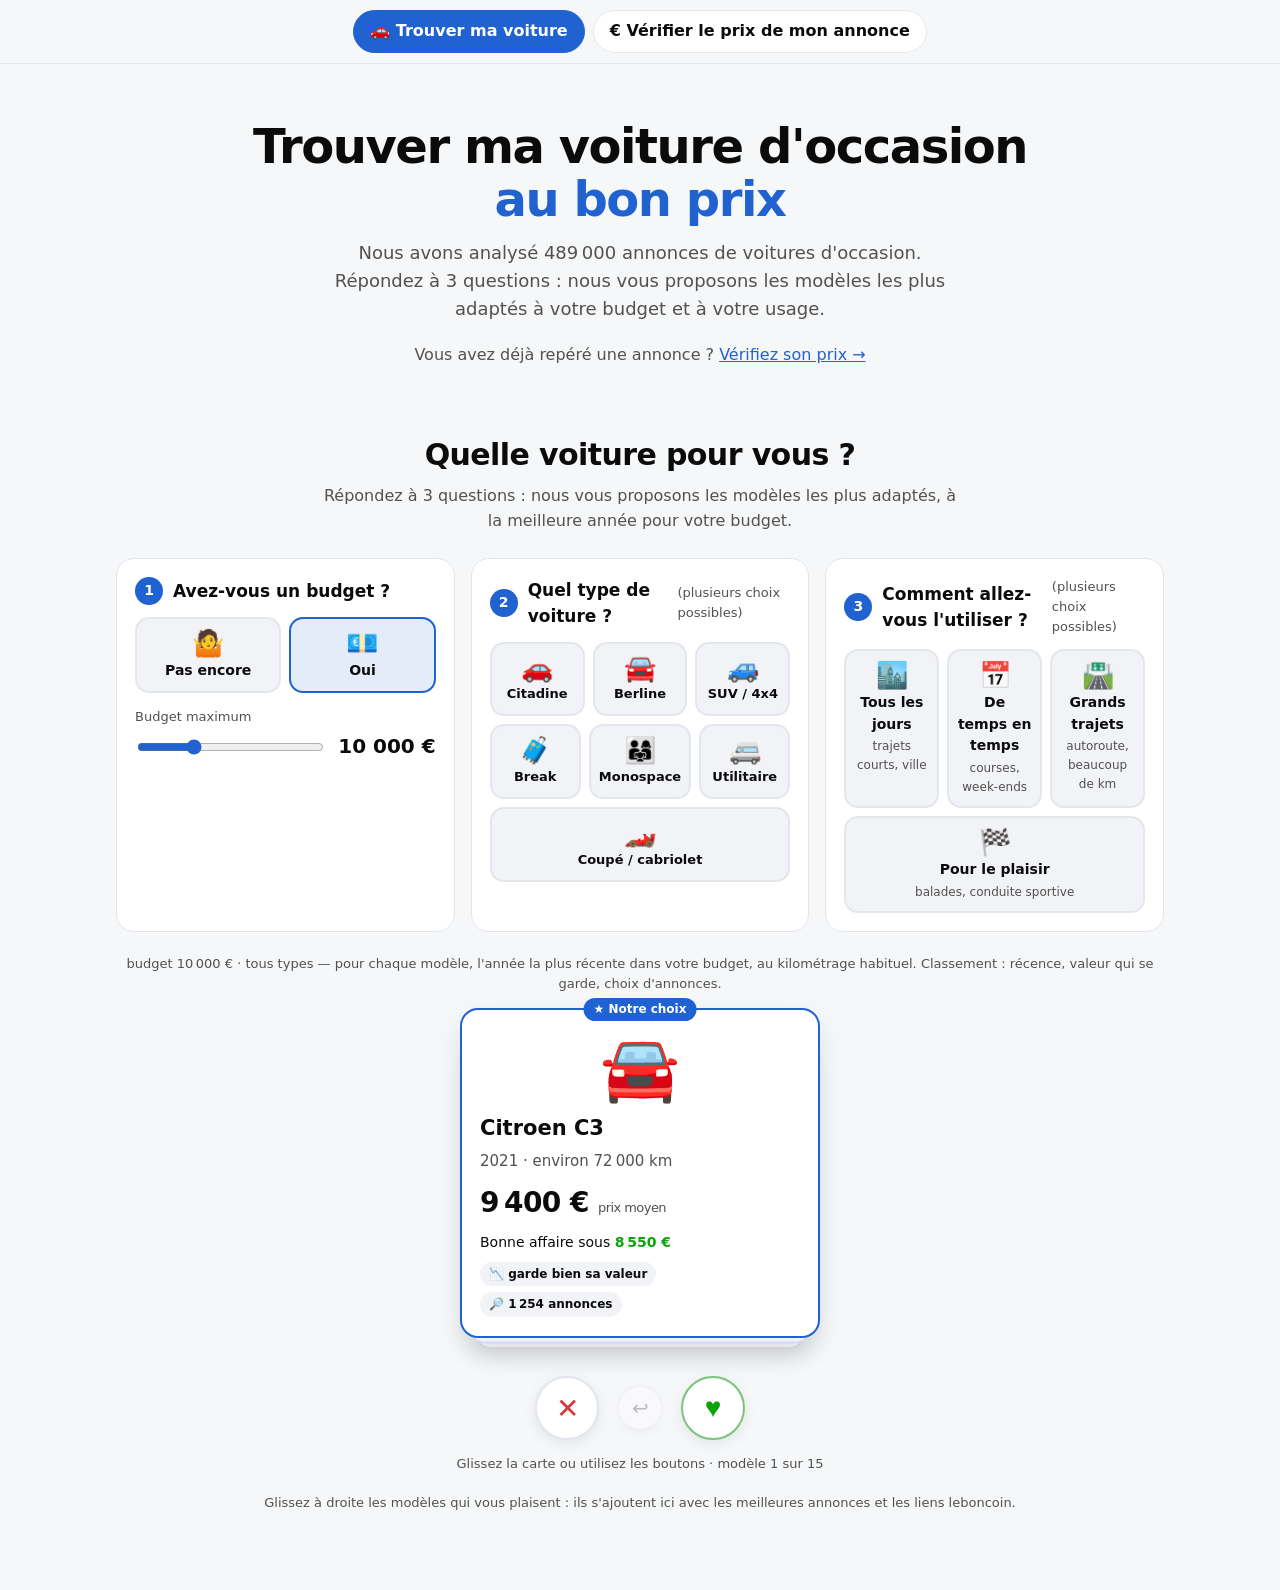
==== docs/index.html @ 128522bc "Questionnaire : plusieurs usages possibles, combinés pour les propositions Co-Authored-By: Claude Op" ====
<!doctype html>
<html lang="fr">
<head>
<meta charset="utf-8">
<meta name="viewport" content="width=device-width, initial-scale=1">
<title>Trouver ma voiture d'occasion</title>
<meta name="description" content="Trouver sa voiture d'occasion au bon prix : 3 questions pour connaître les modèles adaptés à votre budget et à votre usage, d'après des centaines de milliers d'annonces leboncoin.">
<link rel="stylesheet" href="style.css">
</head>
<body>
<nav class="onglets" aria-label="Pages du site"><div>
  <a href="index.html" aria-current="page">🚗 Trouver ma voiture</a>
  <a href="verifier.html">€ Vérifier le prix<span class="long"> de mon annonce</span></a>
</div></nav>
<div class="wrap">

  <header class="hero">
    <h1>Trouver ma voiture d'occasion<br><span>au bon prix</span></h1>
    <p id="chapo"></p>
    <p class="renvoi">Vous avez déjà repéré une annonce ? <a href="verifier.html">Vérifiez son prix →</a></p>
  </header>

  <h2 id="besoins">Quelle voiture pour vous ?</h2>
  <p class="sous-h2">Répondez à 3 questions : nous vous proposons les modèles les plus adaptés, à la meilleure année pour votre budget.</p>
  <section class="questions" aria-label="Vos besoins">
    <div class="question">
      <div class="q-titre"><span class="q-n">1</span>Avez-vous un budget ?</div>
      <div class="choix" id="q-budget">
        <button type="button" data-v="non"><span class="em">🤷</span>Pas encore</button>
        <button type="button" data-v="oui" class="on"><span class="em">💶</span>Oui</button>
      </div>
      <label class="budget-champ" id="budget-champ">Budget maximum
        <span class="budget-ligne"><input id="budget" type="range" min="2000" max="30000" step="500" value="10000"><output id="budget-val">10 000 €</output></span>
      </label>
    </div>
    <div class="question">
      <div class="q-titre"><span class="q-n">2</span>Quel type de voiture ? <small>(plusieurs choix possibles)</small></div>
      <div class="choix choix-types" id="q-type"></div>
    </div>
    <div class="question">
      <div class="q-titre"><span class="q-n">3</span>Comment allez-vous l'utiliser ? <small>(plusieurs choix possibles)</small></div>
      <div class="choix" id="q-usage">
        <button type="button" data-v="quotidien"><span class="em">🏙️</span>Tous les jours<small>trajets courts, ville</small></button>
        <button type="button" data-v="occasionnel"><span class="em">📅</span>De temps en temps<small>courses, week-ends</small></button>
        <button type="button" data-v="route"><span class="em">🛣️</span>Grands trajets<small>autoroute, beaucoup de km</small></button>
        <button type="button" data-v="plaisir"><span class="em">🏁</span>Pour le plaisir<small>balades, conduite sportive</small></button>
      </div>
    </div>
  </section>
  <div id="propositions"></div>

</div>

<script src="modele-prix.js"></script>
<script src="lbc-modeles.js"></script>
<script src="affaires.js"></script>
<script src="commun.js"></script>
<script>
$('#chapo').textContent = `Nous avons analysé ${NF.format(arrondi(M.n, 1000))} annonces de voitures d'occasion. Répondez à 3 questions : nous vous proposons les modèles les plus adaptés à votre budget et à votre usage.`;

// ============ Questionnaire : proposer les voitures idéales ============
const TYPES = [['Citadine', '🚗'], ['Berline', '🚘'], ['SUV / 4x4', '🚙'], ['Break', '🧳'], ['Monospace', '👨‍👩‍👧'], ['Utilitaire', '🚐'], ['Coupé / cabriolet', '🏎️']];
// Conseils généraux par usage (règles d'usage courantes, pas tirées des annonces) : carburants à privilégier, types et puissance favorisés
const USAGES = {
  quotidien: {carbs: ['Hybride', 'Essence', 'Électrique'], types: {'Citadine': 1}, conseil: `Pour des trajets courts et la ville, privilégiez une <b>essence</b> ou une <b>hybride</b> : un diesel supporte mal les petits trajets répétés (encrassement du filtre à particules). Une voiture compacte se gare plus facilement.`},
  occasionnel: {carbs: ['Essence', 'Hybride'], prix: true, conseil: `Pour un usage occasionnel, inutile de payer cher : une <b>essence</b> un peu plus ancienne mais peu kilométrée suffit, et son entretien reste simple.`},
  route: {carbs: ['Diesel', 'Hybride', 'Essence'], types: {'Berline': 1, 'Break': 1, 'SUV / 4x4': 1}, puissance: 100, conseil: `Pour beaucoup de kilomètres et l'autoroute, un <b>diesel</b> ou une <b>hybride</b> consomme moins ; préférez une voiture assez puissante et confortable, avec un entretien bien suivi.`},
  plaisir: {carbs: ['Essence', 'Hybride'], types: {'Coupé / cabriolet': 1}, puissance: 150, filtre: g => estDuType(g, 'Coupé / cabriolet') || (g.pMed >= 150 && (Q.types.size || partType(g, 'SUV / 4x4') + partType(g, 'Monospace') < 0.5)), conseil: `Pour le plaisir de conduire, privilégiez une <b>essence</b> assez puissante, coupé ou cabriolet. Ces voitures roulent peu : une plus ancienne mais <b>peu kilométrée et bien entretenue</b> est souvent un bon choix ; méfiez-vous des modèles modifiés ou conduits sur circuit.`},
};
const Q = {budget: +$("#budget").value, types: new Set(), usages: new Set()};
// Plusieurs usages possibles : on les combine (carburants classés selon leur rang dans chaque usage, types réunis,
// puissance la plus exigeante, filtre « plaisir » s'il est choisi), et on affiche le conseil de chacun
const LIB_USAGE = {quotidien: 'usage quotidien', occasionnel: 'usage occasionnel', route: 'grands trajets', plaisir: 'pour le plaisir'};
function usageCombine() {
  const us = [...Q.usages].map(u => USAGES[u]); if (!us.length) return null;
  const pts = {}; for (const u of us) u.carbs.forEach((c, i) => pts[c] = (pts[c] || 0) + u.carbs.length - i);
  const filtres = us.map(u => u.filtre).filter(Boolean);
  return {
    carbs: Object.keys(pts).sort((a, b) => pts[b] - pts[a]),
    types: Object.assign({}, ...us.map(u => u.types || {})),
    puissance: Math.max(0, ...us.map(u => u.puissance || 0)) || null,
    prix: us.some(u => u.prix),
    filtre: filtres.length ? g => filtres.every(f => f(g)) : null,
    conseils: us.map(u => u.conseil),
  };
}

// Part des annonces d'un modèle déclarées dans un type ; seuil bas pour « Citadine », souvent déclarée « Berline » par les vendeurs
function partType(g, t) { const tot = Object.values(g.types || {}).reduce((a, b) => a + b, 0); return tot ? (g.types[t] || 0) / tot : 0; }
function estDuType(g, t) {
  if (t === 'Citadine') return partType(g, 'Citadine') >= 0.10;
  if (t === 'Berline') return partType(g, 'Berline') >= 0.5 && partType(g, 'Citadine') < 0.10;
  return partType(g, t) >= 0.2;
}
function proposer() {
  const usage = usageCombine(), cands = [];
  for (const [cle, g] of modeles) {
    if (g.n < 300 || !g.types) continue;
    if (Q.types.size && ![...Q.types].some(t => estDuType(g, t))) continue;
    if (usage?.filtre && !usage.filtre(g)) continue;
    // Carburant conseillé pour l'usage, s'il est courant pour ce modèle
    const carb = usage ? usage.carbs.find(c => (g.carbus[c] || 0) >= Math.max(30, 0.05 * g.n)) || null : null;
    // Années possibles (au moins 30 annonces, et au moins 10 dans ce carburant)
    const ans = Object.keys(g.annees).map(Number).filter(y => g.annees[y][0] >= 40 && g.annees[y].length >= 21 && (!carb || (g.carbuAnnee?.[y]?.[carb]?.[0] || 0) >= 40)).sort((a, b) => b - a);
    let choix = null;
    for (const y of ans) {
      const km = Math.round(g.annees[y][20] / 1000) * 1000, p = prixModele(g, y, km, carb); if (!p) continue;
      const n = carb ? g.carbuAnnee[y][carb][0] : g.annees[y][0];
      if (Q.budget) { if (p.moyen <= Q.budget) { choix = {y, km, p, n}; break; } }
      else if (AREF - y >= 4 && AREF - y <= 10 && (!choix || n > choix.n)) choix = {y, km, p, n};   // sans budget : l'année la plus proposée entre 4 et 10 ans
    }
    if (!choix) continue;
    const [marque, modele] = cle.split('|'), d = deprAn(g);
    cands.push({marque, modele, g, carb, d, ...choix});
  }
  if (!cands.length) return [];
  const {med: medD, q1} = repereDepr();
  for (const c of cands) {
    let s = -(AREF - c.y) * 0.25;                                   // plus récente = mieux
    if (c.d != null) s += Math.max(-3, Math.min(3, (medD - c.d) * 100)) * 0.2;   // garde mieux sa valeur = mieux (effet plafonné)
    s += Math.log10(c.n) * 0.9;                                     // beaucoup d'annonces = plus de choix
    if (usage?.types) s += Math.max(0, ...Object.keys(usage.types).map(t => estDuType(c.g, t) ? 0.5 : 0));
    if (usage?.puissance && c.g.pMed >= usage.puissance) s += 0.4;
    if (usage?.prix) s -= c.p.moyen / (Q.budget || 10000) * 0.6;    // usage occasionnel : moins cher = mieux
    c.score = s; c.garde = c.d != null && c.d <= q1;
  }
  return cands.sort((a, b) => b.score - a.score).slice(0, 15);
}

// ============ Choisir parmi les modèles proposés : glisser à droite (j'aime) ou à gauche (passer) ============
const cleC = c => [c.marque, c.modele, c.y, c.carb || ''].join('|');
// Coups de cœur gardés dans ce navigateur (sans les données du modèle, retrouvées au chargement)
const COEURS = (() => { try { return JSON.parse(localStorage.getItem('coups-de-coeur')) || []; } catch { return []; } })()
  .map(c => ({...c, g: G[c.marque + '|' + c.modele]})).filter(c => c.g);
const sauverCoeurs = () => { try { localStorage.setItem('coups-de-coeur', JSON.stringify(COEURS.map(({g, ...c}) => c))); } catch {} };
const D = {liste: [], pos: 0, hist: []};
const emojiType = g => { const t = Object.entries(g.types || {}).sort((a, b) => b[1] - a[1])[0]?.[0]; return (TYPES.find(x => x[0] === t) || [, '🚗'])[1]; };
const tags = c => `<div class="tags">${c.garde ? '<span>📉 garde bien sa valeur</span>' : ''}<span>🔎 ${NF.format(c.n)} annonces</span>${Q.usages.has('route') && c.g.pMed >= 100 ? '<span>🛣️ assez puissante</span>' : ''}${Q.usages.has('plaisir') && c.g.pMed >= 150 ? '<span>🏁 puissante</span>' : ''}</div>`;
const entete = c => `<h3>${esc(c.marque)} ${esc(c.modele)}</h3>
    <div class="an">${c.y}${c.carb ? ' · ' + esc(c.carb.toLowerCase()) : ''} · environ ${NF.format(c.km)} km</div>
    <div class="px">${eur(c.p.moyen)} <small>prix moyen</small></div>
    <div class="bon">Bonne affaire sous <b>${eur(c.p.bon)}</b></div>`;

function afficherPropositions() {
  const liste = proposer(), usage = usageCombine();
  const contexte = [Q.budget ? `budget ${eur(Q.budget)}` : 'budget non fixé', Q.types.size ? [...Q.types].join(', ').toLowerCase() : 'tous types', Q.usages.size ? [...Q.usages].map(u => LIB_USAGE[u]).join(' + ') : null].filter(Boolean).join(' · ');
  liste.forEach((c, i) => c.rang = i + 1);
  D.liste = liste.filter(c => !COEURS.some(k => cleC(k) === cleC(c))); D.pos = 0; D.hist = [];
  $('#propositions').innerHTML = (liste.length ? `<p class="note" style="text-align:center;margin:0 0 14px">${esc(contexte)} — ${Q.budget ? 'pour chaque modèle, l\'année la plus récente dans votre budget' : 'pour chaque modèle, l\'année la plus proposée entre 4 et 10 ans'}, au kilométrage habituel. Classement : récence, valeur qui se garde, choix d'annonces.</p>
    <div class="swipe">
      <div class="pile" id="pile"></div>
      <div class="swipe-btns"><button type="button" id="passer" title="Passer (flèche gauche)" aria-label="Passer">✕</button><button type="button" id="retour" title="Revenir à la carte précédente" aria-label="Revenir">↩</button><button type="button" id="aimer" title="J'aime (flèche droite)" aria-label="J'aime">♥</button></div>
      <div class="note">Glissez la carte ou utilisez les boutons · <span id="compteur"></span></div>
    </div>
    ${usage ? usage.conseils.map(t => `<div class="conseil-usage">💡 <b>Conseil :</b> ${t}</div>`).join('') : ''}
    ${Q.budget && M.plafondCollecte && Q.budget > 0.85 * M.plafondCollecte ? `<p class="avert" style="text-align:center">ℹ Au-delà de ${NF.format(M.plafondCollecte)} €, nos données sont encore incomplètes : les propositions sont moins sûres.</p>` : ''}`
    : `<div class="vide-props">Aucun modèle courant ne correspond (${esc(contexte)}).${Q.budget ? ' Essayez un budget un peu plus élevé ou un autre type.' : ''}</div>`) + '<div id="coeurs"></div>';
  if (liste.length) {
    $('#passer').onclick = () => decider(false);
    $('#aimer').onclick = () => decider(true);
    $('#retour').onclick = revenir;
    afficherPile();
  }
  afficherCoeurs();
}

function afficherPile() {
  const reste = D.liste.slice(D.pos, D.pos + 3), fini = !reste.length;
  $('#compteur').textContent = fini ? 'tous les modèles vus' : `modèle ${D.pos + 1} sur ${D.liste.length}`;
  $('#retour').disabled = !D.hist.length; $('#passer').disabled = $('#aimer').disabled = fini;
  $('#pile').innerHTML = fini
    ? `<div class="pile-fin"><div><div class="em-type">🏁</div><p>Vous avez vu les ${D.liste.length} modèles proposés.</p>${D.hist.some(h => !h.aime) ? '<button type="button" id="revoir">Revoir les modèles passés</button>' : ''}</div></div>`
    : reste.map((c, i) => `<article class="prop swipe-carte" style="--i:${i}"${i ? ' aria-hidden="true"' : ' data-top'}>
    <span class="rang">${c.rang === 1 ? '★ Notre choix' : 'N° ' + c.rang}</span>
    <span class="tampon oui">J'AIME</span><span class="tampon non">NON</span>
    <div class="em-type" aria-hidden="true">${emojiType(c.g)}</div>
    ${entete(c)}${tags(c)}</article>`).reverse().join('');
  if (fini) { const r = $('#revoir'); if (r) r.onclick = () => { D.liste = D.hist.filter(h => !h.aime).map(h => h.c); D.pos = 0; D.hist = []; afficherPile(); }; return; }
  glisser($('#pile [data-top]'));
}

// Glisser la carte du dessus à la souris ou au doigt
function glisser(el) {
  let x0 = null, dx = 0;
  const oui = el.querySelector('.tampon.oui'), non = el.querySelector('.tampon.non');
  el.onpointerdown = e => { x0 = e.clientX; dx = 0; el.setPointerCapture(e.pointerId); el.classList.add('drag'); };
  el.onpointermove = e => {
    if (x0 == null) return;
    dx = e.clientX - x0;
    el.style.transform = `translateX(${dx}px) rotate(${dx / 18}deg)`;
    oui.style.opacity = Math.max(0, Math.min(1, dx / 100)); non.style.opacity = Math.max(0, Math.min(1, -dx / 100));
  };
  el.onpointerup = el.onpointercancel = () => {
    if (x0 == null) return; x0 = null; el.classList.remove('drag');
    if (Math.abs(dx) > 100) return decider(dx > 0);
    el.style.transform = ''; oui.style.opacity = non.style.opacity = 0;
  };
}

function decider(aime) {
  const el = $('#pile [data-top]'), c = D.liste[D.pos]; if (!el || !c || el.dataset.parti) return;
  el.dataset.parti = 1; el.classList.remove('drag');
  el.querySelector(aime ? '.tampon.oui' : '.tampon.non').style.opacity = 1;
  el.style.transform = `translateX(${aime ? 140 : -140}%) rotate(${aime ? 24 : -24}deg)`; el.style.opacity = 0;
  if (aime && !COEURS.some(k => cleC(k) === cleC(c))) { COEURS.unshift(c); sauverCoeurs(); afficherCoeurs(); }
  D.hist.push({c, aime}); D.pos++;
  setTimeout(afficherPile, 230);
}
function revenir() {
  const h = D.hist.pop(); if (!h) return;
  if (h.aime) { const i = COEURS.findIndex(k => cleC(k) === cleC(h.c)); if (i >= 0) COEURS.splice(i, 1); sauverCoeurs(); afficherCoeurs(); }
  D.pos--; afficherPile();
}
document.addEventListener('keydown', e => {
  if (e.target.closest?.('input, select, textarea') || !$('#pile [data-top]')) return;
  if (e.key === 'ArrowRight') { e.preventDefault(); decider(true); }
  else if (e.key === 'ArrowLeft') { e.preventDefault(); decider(false); }
});

// Coups de cœur : la fiche complète, avec les meilleures annonces et les liens leboncoin
function afficherCoeurs() {
  $('#coeurs').innerHTML = COEURS.length ? `<h3 class="coeurs-titre">♥ Mes coups de cœur (${COEURS.length})</h3><div class="props">${COEURS.map((c, i) => `<article class="prop coeur"><span class="rang">♥ Coup de cœur</span>
    <button type="button" class="retirer" data-i="${i}" title="Retirer des coups de cœur">✕ Retirer</button>
    ${entete(c)}${tags(c)}
    ${meilleuresAnnonces(c)}
    <div class="liens-lbc">
      <a class="lbc" target="_blank" rel="noopener" href="${esc(lienLeboncoin({marque: c.marque, modele: c.modele, annee: c.y, carb: c.carb, prixMax: c.p.bon}))}">🔍 Rechercher les bonnes affaires du moment <small>${esc(c.modele)} ${c.y}${c.carb ? ' ' + esc(c.carb.toLowerCase()) : ''}, moins de ${eur(c.p.bon)}</small></a>
      <a class="lbc secondaire" target="_blank" rel="noopener" href="${esc(lienLeboncoin({marque: c.marque, modele: c.modele, annee: c.y, carb: c.carb, prixMax: Q.budget || null}))}">Toutes les annonces${Q.budget ? ' dans mon budget' : ''}</a>
    </div>
    <button type="button" class="verifier" data-i="${i}">Vérifier un prix et tout savoir sur ce modèle →</button></article>`).join('')}</div>`
    : `<p class="note coeurs-vide">Glissez à droite les modèles qui vous plaisent : ils s'ajoutent ici avec les meilleures annonces et les liens leboncoin.</p>`;
  $('#coeurs').querySelectorAll('.verifier').forEach(b => b.onclick = () => verifierModele(COEURS[+b.dataset.i]));
  $('#coeurs').querySelectorAll('.retirer').forEach(b => b.onclick = () => { COEURS.splice(+b.dataset.i, 1); sauverCoeurs(); afficherCoeurs(); });
}

// Meilleures annonces relevées pour ce modèle, cette année (et ce carburant) : les 3 plus sous la cote, dans le budget
function meilleuresAnnonces(c) {
  const A = window.AFFAIRES?.modeles?.[c.marque + '|' + c.modele]?.[c.y]; if (!A) return '';
  let l = c.carb ? (A[c.carb] || []).map(x => [...x, c.carb]) : Object.entries(A).flatMap(([cb, xs]) => xs.map(x => [...x, cb]));
  if (Q.budget) l = l.filter(x => x[1] <= Q.budget);
  l = l.sort((a, b) => a[3] - b[3]).slice(0, 3);
  if (!l.length) return '';
  return `<div class="meilleures"><div class="m-titre">🏷️ Les meilleures annonces relevées</div>${l.map(([id, px, km, ec, cb]) =>
    `<a target="_blank" rel="noopener" href="https://www.leboncoin.fr/ad/voitures/${id}"><b>${eur(px)}</b><span>${NF.format(km)} km${c.carb ? '' : ' · ' + esc(cb.toLowerCase())}</span><em>${ec}&nbsp;%</em><span class="fl">↗</span></a>`).join('')}
    <div class="m-note">Annonces vérifiées en ligne le ${esc(window.AFFAIRES.verifie || window.AFFAIRES.releve)}.</div></div>`;
}

// Ouvre la page « Vérifier le prix » pré-remplie avec le modèle proposé
function verifierModele(c) {
  const p = new URLSearchParams({marque: c.marque, modele: c.modele, annee: c.y, km: c.km});
  if (c.carb) p.set('carburant', c.carb);
  location.href = 'verifier.html?' + p.toString();
}
$('#q-type').innerHTML = TYPES.map(([t, e]) => `<button type="button" data-v="${esc(t)}"><span class="em">${e}</span>${esc(t)}</button>`).join('');
$('#q-budget').onclick = e => { const b = e.target.closest('button'); if (!b) return; $('#q-budget').querySelectorAll('button').forEach(x => x.classList.toggle('on', x === b)); const oui = b.dataset.v === 'oui'; $('#budget-champ').hidden = !oui; Q.budget = oui ? +$('#budget').value : null; afficherPropositions(); };
$('#budget').oninput = e => { Q.budget = +e.target.value; $('#budget-val').textContent = eur(Q.budget); afficherPropositions(); };
$('#q-type').onclick = e => { const b = e.target.closest('button'); if (!b) return; b.classList.toggle('on'); b.classList.contains('on') ? Q.types.add(b.dataset.v) : Q.types.delete(b.dataset.v); afficherPropositions(); };
$('#q-usage').onclick = e => { const b = e.target.closest('button'); if (!b) return; b.classList.toggle('on'); b.classList.contains('on') ? Q.usages.add(b.dataset.v) : Q.usages.delete(b.dataset.v); afficherPropositions(); };
afficherPropositions();
</script>
</body>
</html>
---- docs/style.css ----
/* Style commun aux deux pages du site */
:root {
  color-scheme: light;
  --bg: #f6f7f9; --surface: #ffffff; --soft: #f1f3f6; --text: #0b0b0b; --muted: #52514e; --line: #e3e6eb; --grid: #ecebe8;
  --accent: #1f62d0; --s1: #7aa6e8; --s2: #16407f;
  --tbas: #d03b3b; --bas: #0ca30c; --ok: #8a8985; --haut: #c98500; --thaut: #ec835a;
}
@media (prefers-color-scheme: dark) { :root:not([data-theme="light"]) {
  color-scheme: dark; --bg: #0f1115; --surface: #1a1a19; --soft: #23231f; --text: #f0efec; --muted: #c3c2b7; --line: #34342f; --grid: #2b2b28; --accent: #5b9cf6; --s1: #3d6fb8; --s2: #a9c9ff; --ok: #9a9993;
} }
:root[data-theme="dark"] { color-scheme: dark; --bg: #0f1115; --surface: #1a1a19; --soft: #23231f; --text: #f0efec; --muted: #c3c2b7; --line: #34342f; --grid: #2b2b28; --accent: #5b9cf6; --s1: #3d6fb8; --s2: #a9c9ff; --ok: #9a9993; }
* { box-sizing: border-box; }
[hidden] { display: none !important; }
body { margin: 0; background: var(--bg); color: var(--text); font: 16px/1.55 system-ui, -apple-system, "Segoe UI", sans-serif; }
.wrap { max-width: 1080px; margin: 0 auto; padding: 0 16px 64px; }
a { color: var(--accent); }
h2 { font-size: clamp(24px, 3vw, 30px); margin: 56px 0 6px; letter-spacing: -.02em; text-align: center; }
.sous-h2 { text-align: center; color: var(--muted); margin: 0 auto 24px; max-width: 640px; }
.note { color: var(--muted); font-size: 13px; }

/* ---------- en-tête ---------- */
.hero { text-align: center; padding: 56px 0 8px; }
.hero h1 { font-size: clamp(30px, 5vw, 48px); line-height: 1.1; margin: 0 0 14px; letter-spacing: -.03em; }
.hero h1 span { color: var(--accent); }
.hero p { color: var(--muted); font-size: 18px; max-width: 640px; margin: 0 auto; }
.etapes3 { display: grid; grid-template-columns: repeat(3, 1fr); gap: 14px; margin: 36px 0 0; }
@media (max-width: 760px) { .etapes3 { grid-template-columns: 1fr; } }
.etapes3 a { display: flex; gap: 14px; align-items: center; text-align: left; background: var(--surface); border: 1px solid var(--line); border-radius: 16px; padding: 16px 18px; color: inherit; text-decoration: none; transition: transform .12s, border-color .12s; }
.etapes3 a:hover { transform: translateY(-2px); border-color: var(--accent); }
.etapes3 .n { flex: none; display: grid; place-items: center; width: 44px; height: 44px; border-radius: 50%; background: var(--accent); color: #fff; font-weight: 800; font-size: 20px; }
.etapes3 b { display: block; font-size: 17px; }
.etapes3 small { color: var(--muted); font-size: 14px; }

/* ---------- outil ---------- */
.outil { background: var(--surface); border: 1px solid var(--line); border-radius: 20px; padding: 22px; box-shadow: 0 8px 30px rgba(0,0,0,.05); }
.champs { display: grid; grid-template-columns: repeat(5, minmax(0, 1fr)); gap: 12px; }
@media (max-width: 900px) { .champs { grid-template-columns: repeat(2, minmax(0, 1fr)); } .champs .prix-champ { grid-column: 1 / -1; } }
label { display: flex; flex-direction: column; gap: 4px; font-size: 13px; color: var(--muted); font-weight: 500; }
select, input { font: inherit; font-size: 16px; padding: 10px 12px; border: 1px solid var(--line); border-radius: 10px; background: var(--soft); color: var(--text); min-width: 0; width: 100%; }
input.prix { font-weight: 700; border-color: var(--accent); }
details.plus { margin-top: 12px; }
details.plus summary { cursor: pointer; font-size: 14px; color: var(--muted); }
details.plus .champs { grid-template-columns: repeat(3, minmax(0, 1fr)); margin-top: 10px; }
.reponse { margin-top: 22px; display: grid; grid-template-columns: minmax(0, 300px) minmax(0, 1fr); gap: 22px; align-items: center; }
@media (max-width: 760px) { .reponse { grid-template-columns: 1fr; } }
.verdict { --etat: var(--ok); border-radius: 16px; padding: 18px; background: color-mix(in srgb, var(--etat) 12%, var(--surface)); border: 2px solid var(--etat); text-align: center; }
.verdict .ic { display: inline-grid; place-items: center; width: 52px; height: 52px; border-radius: 50%; background: var(--etat); color: #fff; font-size: 26px; font-weight: 800; }
.verdict .t { font-size: 22px; font-weight: 800; margin-top: 8px; line-height: 1.2; }
.verdict .d { color: var(--muted); font-size: 14px; margin-top: 4px; }
.v-tbas { --etat: var(--tbas); } .v-bas { --etat: var(--bas); } .v-ok { --etat: var(--ok); } .v-haut { --etat: var(--haut); } .v-thaut { --etat: var(--thaut); } .v-info { --etat: var(--s1); }
.jauge svg { display: block; width: 100%; height: auto; overflow: visible; }
.jauge text { font-family: inherit; }
.resume { margin: 10px 0 0; font-size: 15px; }
.avert { font-size: 13px; color: var(--muted); margin: 8px 0 0; }
details.detail { margin-top: 18px; border-top: 1px solid var(--line); padding-top: 12px; }
details.detail summary { cursor: pointer; font-weight: 600; color: var(--accent); }
.graphes { display: grid; grid-template-columns: 1fr 1fr; gap: 18px; margin-top: 12px; }
@media (max-width: 860px) { .graphes { grid-template-columns: 1fr; } }
.graphes h3 { font-size: 15px; margin: 0 0 4px; }
.graphes svg { display: block; width: 100%; height: auto; overflow: visible; }
.graphes text { font-size: 11px; fill: var(--muted); font-family: inherit; }
.graphes .grille line { stroke: var(--grid); }
.legende { display: flex; flex-wrap: wrap; gap: 4px 14px; font-size: 12px; color: var(--muted); margin-top: 6px; }
.legende span { display: inline-flex; align-items: center; gap: 6px; }
.legende i { display: inline-block; width: 14px; height: 8px; border-radius: 2px; }

/* ---------- à savoir ---------- */
.cartes { display: grid; grid-template-columns: repeat(auto-fit, minmax(300px, 1fr)); gap: 16px; }
.carte { background: var(--surface); border: 1px solid var(--line); border-radius: 18px; padding: 20px; display: flex; flex-direction: column; gap: 10px; }
.carte .visuel { height: 110px; display: flex; align-items: center; justify-content: center; }
.carte .visuel svg { width: 100%; height: 100%; overflow: visible; }
.carte .visuel text { font-family: inherit; }
.carte h3 { margin: 0; font-size: 19px; line-height: 1.25; }
.carte p { margin: 0; color: var(--muted); font-size: 15px; }
.carte .conseil { margin-top: auto; padding: 10px 12px; border-radius: 10px; background: var(--soft); font-size: 14px; }
.carte .conseil b { color: var(--accent); }
.puces { display: flex; flex-wrap: wrap; gap: 6px; justify-content: center; }
.puces span { padding: 4px 10px; border-radius: 999px; font-size: 13px; font-weight: 600; }

/* ---------- questionnaire ---------- */
.questions { display: grid; grid-template-columns: repeat(3, minmax(0, 1fr)); gap: 16px; }
@media (max-width: 900px) { .questions { grid-template-columns: 1fr; } }
.question { background: var(--surface); border: 1px solid var(--line); border-radius: 18px; padding: 18px; }
.q-titre { font-weight: 700; font-size: 17px; display: flex; align-items: center; gap: 10px; margin-bottom: 12px; }
.q-titre small { font-weight: 400; color: var(--muted); font-size: 13px; }
.q-n { display: inline-grid; place-items: center; width: 28px; height: 28px; border-radius: 50%; background: var(--accent); color: #fff; font-size: 14px; flex: none; }
.choix { display: flex; flex-wrap: wrap; gap: 8px; }
.choix button { font: inherit; font-size: 14px; font-weight: 600; display: flex; flex-direction: column; align-items: center; gap: 2px; flex: 1 1 90px; padding: 10px 8px; border-radius: 14px; border: 2px solid var(--line); background: var(--soft); color: var(--text); cursor: pointer; transition: border-color .12s, background .12s; }
.choix button:hover { border-color: var(--accent); }
.choix button.on { border-color: var(--accent); background: color-mix(in srgb, var(--accent) 12%, var(--surface)); }
.choix button small { font-weight: 400; font-size: 12px; color: var(--muted); }
.choix .em { font-size: 26px; line-height: 1.1; }
.choix-types button { flex: 1 1 74px; font-size: 13px; }
.budget-champ { margin-top: 14px; }
.budget-ligne { display: flex; align-items: center; gap: 12px; }
.budget-ligne input { flex: 1; padding: 0; border: 0; background: none; accent-color: var(--accent); }
.budget-ligne output { font-size: 20px; font-weight: 800; color: var(--text); min-width: 96px; text-align: right; }
#propositions { margin-top: 22px; }
.props { display: grid; grid-template-columns: repeat(auto-fit, minmax(240px, 1fr)); gap: 14px; }
.prop { background: var(--surface); border: 2px solid var(--line); border-radius: 18px; padding: 18px; display: flex; flex-direction: column; gap: 8px; position: relative; }
.prop.top { border-color: var(--accent); }
.prop .rang { position: absolute; top: -12px; left: 16px; background: var(--accent); color: #fff; font-size: 12px; font-weight: 700; padding: 2px 10px; border-radius: 999px; }
.prop h3 { margin: 4px 0 0; font-size: 21px; line-height: 1.2; }
.prop .an { color: var(--muted); font-size: 15px; }
.prop .px { font-size: 28px; font-weight: 800; letter-spacing: -.02em; }
.prop .px small { font-size: 13px; font-weight: 500; color: var(--muted); }
.prop .bon { font-size: 14px; }
.prop .bon b { color: var(--bas); }
.tags { display: flex; flex-wrap: wrap; gap: 6px; }
.tags span { font-size: 12px; font-weight: 600; padding: 3px 9px; border-radius: 999px; background: var(--soft); }
.meilleures { border: 1px solid var(--line); border-radius: 12px; padding: 8px 10px; background: var(--soft); }
.meilleures .m-titre { font-size: 13px; font-weight: 700; margin-bottom: 4px; }
.meilleures a { display: grid; grid-template-columns: auto 1fr auto auto; gap: 8px; align-items: baseline; padding: 6px 4px; border-top: 1px solid var(--line); color: var(--text); text-decoration: none; font-size: 14px; }
.meilleures a:first-of-type { border-top: 0; }
.meilleures a:hover { color: var(--accent); }
.meilleures a span { color: var(--muted); font-size: 13px; }
.meilleures a em { font-style: normal; font-weight: 700; color: var(--bas); font-size: 13px; }
.meilleures .fl { color: var(--accent) !important; }
.meilleures .m-note { font-size: 11px; color: var(--muted); margin-top: 4px; }
.liens-lbc { display: flex; flex-direction: column; gap: 6px; margin-top: auto; }
a.lbc { display: block; text-align: center; padding: 9px 10px; border-radius: 10px; background: var(--bas); color: #fff; text-decoration: none; font-weight: 700; font-size: 14px; line-height: 1.25; }
.liens-outil { margin: 10px 0 0; } .liens-outil a.lbc { display: inline-block; padding: 9px 16px; }
a.lbc small { display: block; font-weight: 500; font-size: 12px; opacity: .9; }
a.lbc.secondaire { background: var(--soft); color: var(--text); border: 1px solid var(--line); font-weight: 600; }
a.lbc:hover { filter: brightness(1.05); }
.prop button { font: inherit; font-weight: 700; font-size: 14px; padding: 9px; border-radius: 10px; border: 1px solid var(--accent); background: none; color: var(--accent); cursor: pointer; }
.prop button:hover { filter: brightness(1.05); }
.conseil-usage { margin-top: 14px; padding: 12px 16px; border-radius: 12px; background: var(--surface); border: 1px dashed var(--line); font-size: 15px; }
.vide-props { text-align: center; color: var(--muted); padding: 20px; background: var(--surface); border-radius: 14px; border: 1px dashed var(--line); }
/* ---------- choix des modèles en glissant les cartes ---------- */
.swipe { display: flex; flex-direction: column; align-items: center; gap: 14px; }
.pile { position: relative; width: min(360px, 100%); height: 330px; margin-bottom: 24px; }
.swipe-carte { position: absolute; inset: 0; border-color: var(--line); box-shadow: 0 10px 28px rgb(0 0 0 / .08); transform: translateY(calc(var(--i) * 12px)) scale(calc(1 - var(--i) * .04)); transition: transform .23s, opacity .23s; user-select: none; touch-action: pan-y; }
.swipe-carte[data-top] { border-color: var(--accent); cursor: grab; }
.swipe-carte.drag { transition: none; cursor: grabbing; }
.swipe-carte .rang { left: 50%; transform: translateX(-50%); white-space: nowrap; }
.em-type { font-size: 64px; line-height: 1; text-align: center; margin: 8px 0 4px; }
.tampon { position: absolute; top: 26px; padding: 2px 10px; border: 3px solid; border-radius: 10px; font-weight: 800; font-size: 22px; letter-spacing: .05em; opacity: 0; pointer-events: none; }
.tampon.oui { left: 16px; color: var(--bas); transform: rotate(-14deg); }
.tampon.non { right: 16px; color: var(--tbas); transform: rotate(14deg); }
.swipe-btns { display: flex; gap: 18px; align-items: center; }
.swipe-btns button { width: 64px; height: 64px; border-radius: 50%; border: 2px solid var(--line); background: var(--surface); font-size: 28px; cursor: pointer; box-shadow: 0 4px 14px rgb(0 0 0 / .08); transition: transform .12s; }
.swipe-btns button:hover:not(:disabled) { transform: scale(1.08); }
.swipe-btns button:disabled { opacity: .35; cursor: default; }
#passer { color: var(--tbas); } #aimer { color: var(--bas); border-color: color-mix(in srgb, var(--bas) 50%, var(--line)); }
#retour { width: 46px; height: 46px; font-size: 20px; color: var(--muted); }
.pile-fin { position: absolute; inset: 0; display: grid; place-items: center; text-align: center; padding: 20px; border: 2px dashed var(--line); border-radius: 18px; color: var(--muted); }
.pile-fin button { font: inherit; font-weight: 700; padding: 9px 16px; border-radius: 10px; border: 1px solid var(--accent); background: none; color: var(--accent); cursor: pointer; }
.coeurs-titre { text-align: center; margin: 32px 0 16px; font-size: 22px; color: var(--accent); }
.coeurs-vide { text-align: center; margin-top: 18px; }
.prop .retirer { position: absolute; top: 10px; right: 10px; padding: 3px 8px; border: 0; font-size: 12px; font-weight: 600; color: var(--muted); }

/* ---------- navigation entre les deux pages ---------- */
.onglets { position: sticky; top: 0; z-index: 20; background: color-mix(in srgb, var(--bg) 88%, transparent); backdrop-filter: blur(8px); border-bottom: 1px solid var(--line); }
.onglets div { max-width: 1080px; margin: 0 auto; padding: 10px 16px; display: flex; gap: 8px; justify-content: center; flex-wrap: wrap; }
.onglets a { text-decoration: none; color: var(--text); font-weight: 600; padding: 8px 16px; border-radius: 999px; border: 1px solid var(--line); background: var(--surface); }
.onglets a:hover { border-color: var(--accent); }
.onglets a[aria-current="page"] { background: var(--accent); border-color: var(--accent); color: #fff; }
@media (max-width: 520px) { .onglets div { gap: 6px; padding: 8px; } .onglets a { padding: 6px 10px; font-size: 14px; } .onglets .long { display: none; } }
.hero .renvoi { margin-top: 20px; font-size: 16px; }
/* ---------- rappel : ce que le prix ne dit pas ---------- */
.rappel { list-style: none; padding: 0; margin: 0 auto; max-width: 820px; display: grid; grid-template-columns: repeat(2, 1fr); gap: 12px; }
@media (max-width: 700px) { .rappel { grid-template-columns: 1fr; } }
.rappel li { display: flex; gap: 12px; background: var(--surface); border: 1px solid var(--line); border-radius: 14px; padding: 14px 16px; }
.rappel .em { font-size: 24px; line-height: 1.2; flex: none; }
.rappel b { display: block; }
.rappel small { color: var(--muted); font-size: 14px; }
.rappel .calc { display: block; margin-top: 6px; font-size: 14px; color: var(--text); }
.rappel .calc b { display: inline; }
#bulle { position: fixed; pointer-events: none; background: var(--text); color: var(--bg); font-size: 13px; padding: 6px 9px; border-radius: 8px; opacity: 0; transition: opacity .1s; z-index: 50; line-height: 1.35; }
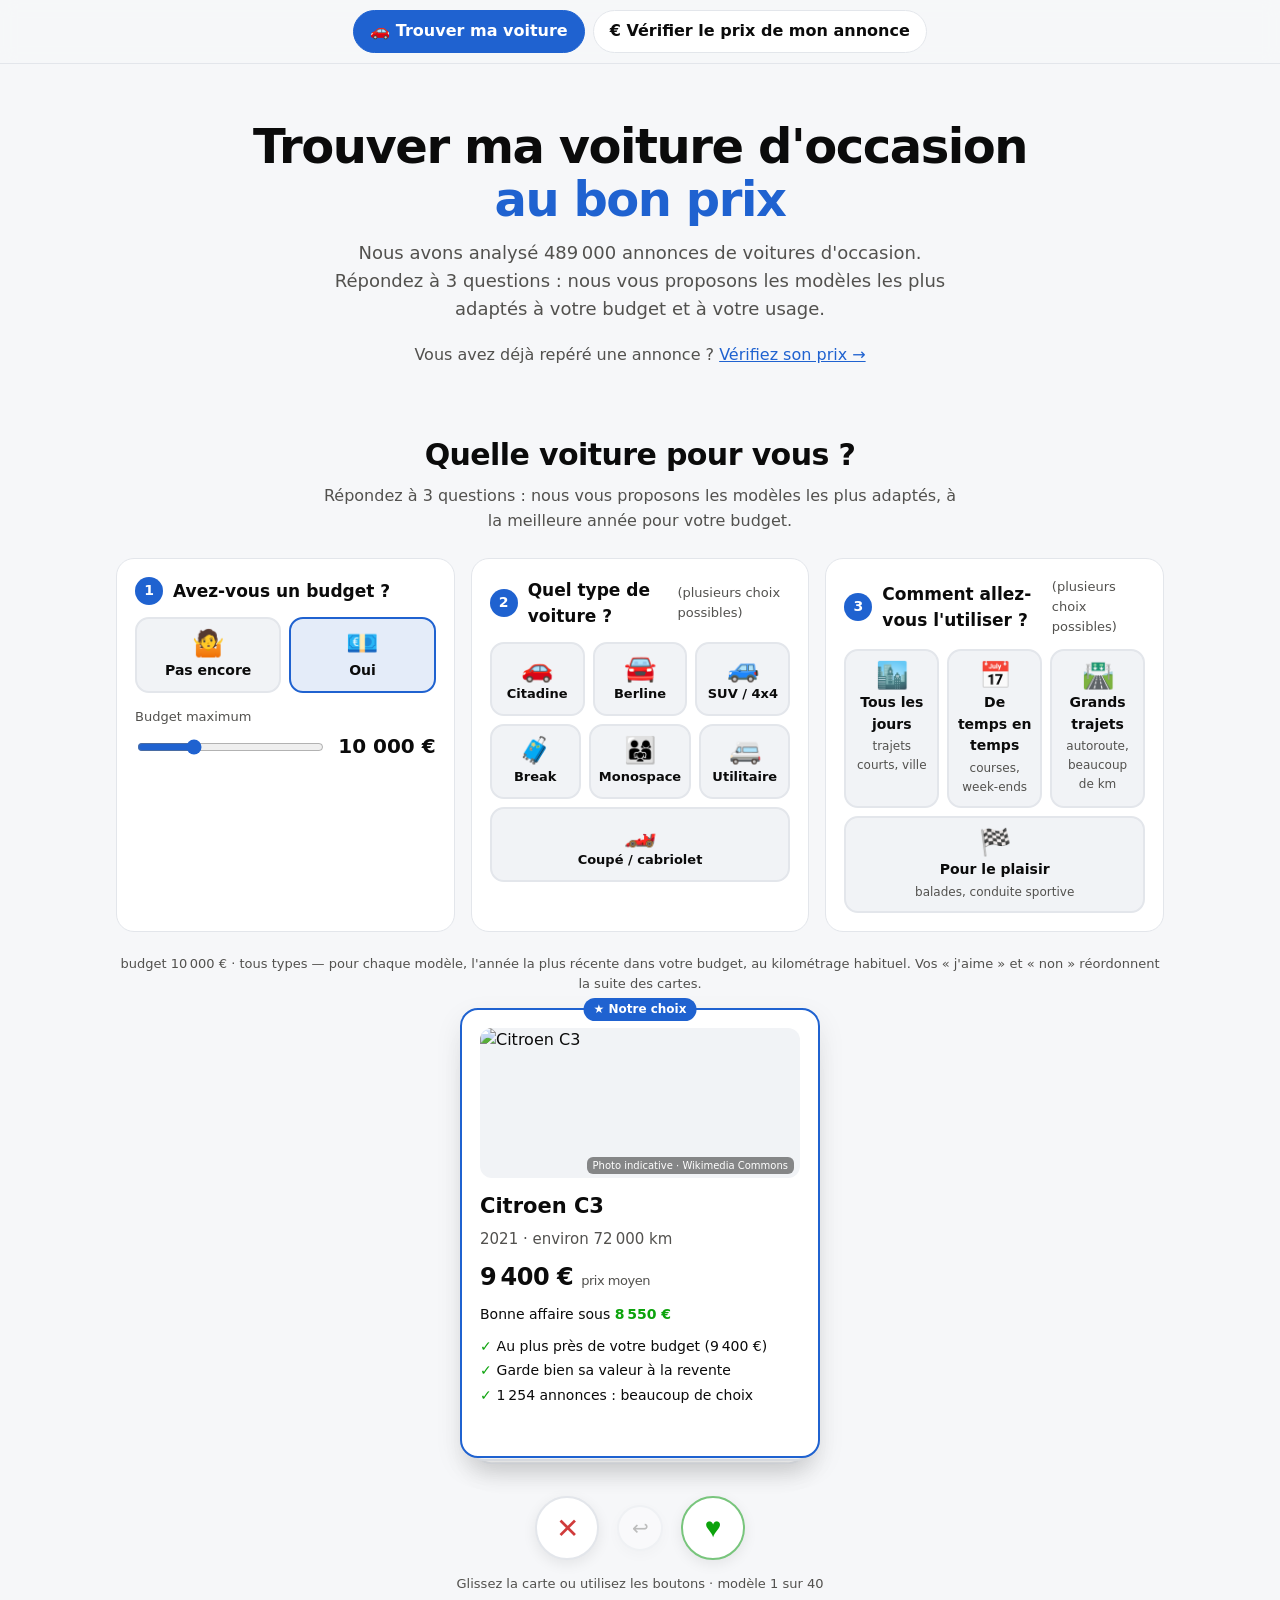
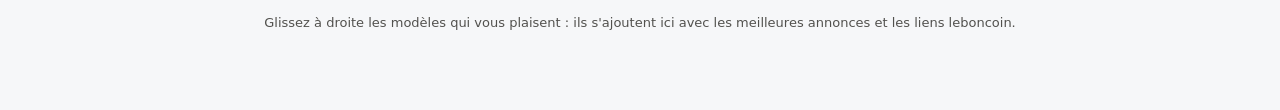
==== commit b8e1ab64: "Propositions : prix proches du budget, jusqu'à 40 modèles, raisons personnalisées, cartes réordonnée" ====
--- a/docs/index.html
+++ b/docs/index.html
@@ -5,7 +5,7 @@
 <meta name="viewport" content="width=device-width, initial-scale=1">
 <title>Trouver ma voiture d'occasion</title>
 <meta name="description" content="Trouver sa voiture d'occasion au bon prix : 3 questions pour connaître les modèles adaptés à votre budget et à votre usage, d'après des centaines de milliers d'annonces leboncoin.">
-<link rel="stylesheet" href="style.css">
+<link rel="stylesheet" href="style.css?v=202611051556">
 </head>
 <body>
 <nav class="onglets" aria-label="Pages du site"><div>
@@ -51,10 +51,11 @@
 
 </div>
 
-<script src="modele-prix.js"></script>
-<script src="lbc-modeles.js"></script>
-<script src="affaires.js"></script>
-<script src="commun.js"></script>
+<script src="modele-prix.js?v=202611051556"></script>
+<script src="lbc-modeles.js?v=202611051556"></script>
+<script src="affaires.js?v=202611051556"></script>
+<script src="photos.js?v=202611051556"></script>
+<script src="commun.js?v=202611051556"></script>
 <script>
 $('#chapo').textContent = `Nous avons analysé ${NF.format(arrondi(M.n, 1000))} annonces de voitures d'occasion. Répondez à 3 questions : nous vous proposons les modèles les plus adaptés à votre budget et à votre usage.`;
 
@@ -92,39 +93,90 @@
   if (t === 'Berline') return partType(g, 'Berline') >= 0.5 && partType(g, 'Citadine') < 0.10;
   return partType(g, t) >= 0.2;
 }
+// Année retenue pour un modèle (et un carburant) : avec un budget, l'année dont le prix moyen s'approche le plus
+// du budget sans le dépasser (à prix proche, la plus récente) ; sans budget, l'année la plus proposée entre 4 et 10 ans
+function choisirAnnee(g, carb, B) {
+  let choix = null, meilleur = -Infinity;
+  for (const y of Object.keys(g.annees).map(Number)) {
+    const c = g.annees[y], nC = carb ? g.carbuAnnee?.[y]?.[carb]?.[0] || 0 : c[0];
+    if (c[0] < 20 || c.length < 21 || nC < 15) continue;
+    const km = Math.round(c[20] / 1000) * 1000, p = prixModele(g, y, km, carb); if (!p) continue;
+    let v;
+    if (B) { if (p.moyen > B) continue; v = p.moyen / B * 10 + (y - AREF) * 0.3; }
+    else v = (AREF - y >= 4 && AREF - y <= 10 ? 1e6 : 0) + nC;
+    if (v > meilleur) { meilleur = v; choix = {y, km, p, n: nC}; }
+  }
+  return choix;
+}
 function proposer() {
-  const usage = usageCombine(), cands = [];
+  const usage = usageCombine(), B = Q.budget, cands = [];
   for (const [cle, g] of modeles) {
-    if (g.n < 300 || !g.types) continue;
+    if (g.n < 100 || !g.types) continue;
     if (Q.types.size && ![...Q.types].some(t => estDuType(g, t))) continue;
     if (usage?.filtre && !usage.filtre(g)) continue;
-    // Carburant conseillé pour l'usage, s'il est courant pour ce modèle
-    const carb = usage ? usage.carbs.find(c => (g.carbus[c] || 0) >= Math.max(30, 0.05 * g.n)) || null : null;
-    // Années possibles (au moins 30 annonces, et au moins 10 dans ce carburant)
-    const ans = Object.keys(g.annees).map(Number).filter(y => g.annees[y][0] >= 40 && g.annees[y].length >= 21 && (!carb || (g.carbuAnnee?.[y]?.[carb]?.[0] || 0) >= 40)).sort((a, b) => b - a);
-    let choix = null;
-    for (const y of ans) {
-      const km = Math.round(g.annees[y][20] / 1000) * 1000, p = prixModele(g, y, km, carb); if (!p) continue;
-      const n = carb ? g.carbuAnnee[y][carb][0] : g.annees[y][0];
-      if (Q.budget) { if (p.moyen <= Q.budget) { choix = {y, km, p, n}; break; } }
-      else if (AREF - y >= 4 && AREF - y <= 10 && (!choix || n > choix.n)) choix = {y, km, p, n};   // sans budget : l'année la plus proposée entre 4 et 10 ans
-    }
+    // Carburant conseillé pour l'usage s'il est courant pour ce modèle (dans l'ordre de préférence), sinon tous carburants
+    const carbs = usage ? usage.carbs.filter(c => (g.carbus[c] || 0) >= Math.max(20, 0.05 * g.n)) : [];
+    let choix = null, carb = null;
+    for (carb of [...carbs, null]) if ((choix = choisirAnnee(g, carb, B))) break;
     if (!choix) continue;
-    const [marque, modele] = cle.split('|'), d = deprAn(g);
-    cands.push({marque, modele, g, carb, d, ...choix});
+    const [marque, modele] = cle.split('|');
+    cands.push({marque, modele, g, carb, d: deprAn(g), ...choix});
   }
   if (!cands.length) return [];
+  // Avec un budget : on garde les voitures proches du budget (au moins 70 % du budget, 50 % s'il y en a trop peu)
+  let liste = cands;
+  if (B) for (const seuil of [0.7, 0.5, 0]) { liste = cands.filter(c => c.p.moyen >= seuil * B); if (liste.length >= 12) break; }
   const {med: medD, q1} = repereDepr();
-  for (const c of cands) {
-    let s = -(AREF - c.y) * 0.25;                                   // plus récente = mieux
+  for (const c of liste) {
+    let s = -(AREF - c.y) * 0.2;                                    // plus récente = mieux
     if (c.d != null) s += Math.max(-3, Math.min(3, (medD - c.d) * 100)) * 0.2;   // garde mieux sa valeur = mieux (effet plafonné)
-    s += Math.log10(c.n) * 0.9;                                     // beaucoup d'annonces = plus de choix
+    s += Math.log10(c.n) * 0.6;                                     // beaucoup d'annonces = plus de choix
+    if (B) s -= (1 - c.p.moyen / B) * 4;                            // proche du budget = mieux
     if (usage?.types) s += Math.max(0, ...Object.keys(usage.types).map(t => estDuType(c.g, t) ? 0.5 : 0));
     if (usage?.puissance && c.g.pMed >= usage.puissance) s += 0.4;
-    if (usage?.prix) s -= c.p.moyen / (Q.budget || 10000) * 0.6;    // usage occasionnel : moins cher = mieux
+    if (usage?.carbs && c.carb && c.carb === usage.carbs[0]) s += 0.3;
+    if (usage?.prix) s -= c.p.moyen / (B || 10000) * 0.6;           // usage occasionnel : moins cher = mieux
     c.score = s; c.garde = c.d != null && c.d <= q1;
   }
-  return cands.sort((a, b) => b.score - a.score).slice(0, 15);
+  return liste.sort((a, b) => b.score - a.score).slice(0, 40);
+}
+
+// Pourquoi ce modèle correspond aux réponses (3 raisons au plus, les plus parlantes d'abord)
+const POUR_USAGE = {quotidien: 'la ville et les trajets courts', occasionnel: 'un usage occasionnel', route: 'les grands trajets', plaisir: 'le plaisir de conduire'};
+const typePrincipal = g => Object.entries(g.types || {}).sort((a, b) => b[1] - a[1])[0]?.[0];
+function raisons(c) {
+  const r = [];
+  if (c.aff?.motif) r.push(`Proche de la ${esc(c.aff.motif.marque + ' ' + c.aff.motif.modele)} que vous aimez`);
+  if (Q.budget) r.push(c.p.moyen >= 0.9 * Q.budget ? `Au plus près de votre budget (${eur(c.p.moyen)})` : `Dans votre budget, avec ${eur(Q.budget - c.p.moyen)} de marge`);
+  const t = [...Q.types].find(t => estDuType(c.g, t)); if (t) r.push(`${t}, comme demandé`);
+  const u = [...Q.usages].find(u => c.carb && USAGES[u].carbs[0] === c.carb) || [...Q.usages].find(u => c.carb && USAGES[u].carbs.includes(c.carb));
+  if (u) r.push(`${c.carb} : le carburant conseillé pour ${POUR_USAGE[u]}`);
+  if (Q.usages.has('plaisir') && c.g.pMed >= 150) r.push(`${NF.format(c.g.pMed)} ch en moyenne`);
+  else if (Q.usages.has('route') && c.g.pMed >= 100) r.push(`${NF.format(c.g.pMed)} ch : à l'aise sur autoroute`);
+  if (Q.usages.has('quotidien') && estDuType(c.g, 'Citadine')) r.push('Citadine, facile à garer');
+  if (c.garde) r.push('Garde bien sa valeur à la revente');
+  if (c.n >= 300) r.push(`${NF.format(c.n)} annonces : beaucoup de choix`);
+  return r.slice(0, 3);
+}
+// Ce que vous avez aimé ou passé rapproche ou éloigne les modèles qui leur ressemblent (marque, type, puissance, prix, carburant)
+function affinite(c) {
+  let s = 0, motif = null, best = 0;
+  const avis = [...COEURS.map(k => ({c: k, aime: true})), ...D.hist.filter(h => !h.aime)];
+  for (const {c: k, aime} of avis) {
+    if (k.marque === c.marque && k.modele === c.modele) continue;
+    const sim = (k.marque === c.marque ? 1 : 0) + (typePrincipal(k.g) === typePrincipal(c.g) ? 0.7 : 0) + ((k.carb || '') === (c.carb || '') ? 0.2 : 0)
+      + (Math.abs(Math.log(k.g.pMed / c.g.pMed)) < 0.2 ? 0.5 : 0) + (Math.abs(Math.log(k.p.moyen / c.p.moyen)) < 0.15 ? 0.3 : 0);
+    s += aime ? sim : -0.6 * sim;
+    if (aime && sim > best) { best = sim; motif = k; }
+  }
+  return {s, motif: best >= 1.5 ? motif : null};
+}
+// Réordonne les cartes restantes selon vos choix
+function personnaliser() {
+  const reste = D.liste.slice(D.pos);
+  for (const c of reste) c.aff = affinite(c);
+  reste.sort((a, b) => (b.score + 0.8 * b.aff.s) - (a.score + 0.8 * a.aff.s));
+  D.liste.splice(D.pos, reste.length, ...reste);
 }
 
 // ============ Choisir parmi les modèles proposés : glisser à droite (j'aime) ou à gauche (passer) ============
@@ -135,6 +187,10 @@
 const sauverCoeurs = () => { try { localStorage.setItem('coups-de-coeur', JSON.stringify(COEURS.map(({g, ...c}) => c))); } catch {} };
 const D = {liste: [], pos: 0, hist: []};
 const emojiType = g => { const t = Object.entries(g.types || {}).sort((a, b) => b[1] - a[1])[0]?.[0]; return (TYPES.find(x => x[0] === t) || [, '🚗'])[1]; };
+// Photo du modèle (Wikipédia / Wikimedia Commons, indicative : pas forcément la même génération) ; à défaut, l'icône du type
+const photo = (c, lien) => { const p = window.PHOTOS?.[c.marque + '|' + c.modele];
+  return p ? `<figure class="photo"><img src="${esc(p[0])}" alt="${esc(c.marque + ' ' + c.modele)}" draggable="false"><figcaption>${lien ? `<a href="https://commons.wikimedia.org/wiki/File:${encodeURIComponent(p[1])}" target="_blank" rel="noopener">Photo indicative · Wikimedia Commons</a>` : 'Photo indicative · Wikimedia Commons'}</figcaption></figure>`
+    : `<div class="photo vide" aria-hidden="true">${emojiType(c.g)}</div>`; };
 const tags = c => `<div class="tags">${c.garde ? '<span>📉 garde bien sa valeur</span>' : ''}<span>🔎 ${NF.format(c.n)} annonces</span>${Q.usages.has('route') && c.g.pMed >= 100 ? '<span>🛣️ assez puissante</span>' : ''}${Q.usages.has('plaisir') && c.g.pMed >= 150 ? '<span>🏁 puissante</span>' : ''}</div>`;
 const entete = c => `<h3>${esc(c.marque)} ${esc(c.modele)}</h3>
     <div class="an">${c.y}${c.carb ? ' · ' + esc(c.carb.toLowerCase()) : ''} · environ ${NF.format(c.km)} km</div>
@@ -145,8 +201,8 @@
   const liste = proposer(), usage = usageCombine();
   const contexte = [Q.budget ? `budget ${eur(Q.budget)}` : 'budget non fixé', Q.types.size ? [...Q.types].join(', ').toLowerCase() : 'tous types', Q.usages.size ? [...Q.usages].map(u => LIB_USAGE[u]).join(' + ') : null].filter(Boolean).join(' · ');
   liste.forEach((c, i) => c.rang = i + 1);
-  D.liste = liste.filter(c => !COEURS.some(k => cleC(k) === cleC(c))); D.pos = 0; D.hist = [];
-  $('#propositions').innerHTML = (liste.length ? `<p class="note" style="text-align:center;margin:0 0 14px">${esc(contexte)} — ${Q.budget ? 'pour chaque modèle, l\'année la plus récente dans votre budget' : 'pour chaque modèle, l\'année la plus proposée entre 4 et 10 ans'}, au kilométrage habituel. Classement : récence, valeur qui se garde, choix d'annonces.</p>
+  D.liste = liste.filter(c => !COEURS.some(k => cleC(k) === cleC(c))); D.pos = 0; D.hist = []; personnaliser();
+  $('#propositions').innerHTML = (liste.length ? `<p class="note" style="text-align:center;margin:0 0 14px">${esc(contexte)} — ${Q.budget ? 'pour chaque modèle, l\'année la plus récente dans votre budget' : 'pour chaque modèle, l\'année la plus proposée entre 4 et 10 ans'}, au kilométrage habituel. Vos « j'aime » et « non » réordonnent la suite des cartes.</p>
     <div class="swipe">
       <div class="pile" id="pile"></div>
       <div class="swipe-btns"><button type="button" id="passer" title="Passer (flèche gauche)" aria-label="Passer">✕</button><button type="button" id="retour" title="Revenir à la carte précédente" aria-label="Revenir">↩</button><button type="button" id="aimer" title="J'aime (flèche droite)" aria-label="J'aime">♥</button></div>
@@ -171,10 +227,11 @@
   $('#pile').innerHTML = fini
     ? `<div class="pile-fin"><div><div class="em-type">🏁</div><p>Vous avez vu les ${D.liste.length} modèles proposés.</p>${D.hist.some(h => !h.aime) ? '<button type="button" id="revoir">Revoir les modèles passés</button>' : ''}</div></div>`
     : reste.map((c, i) => `<article class="prop swipe-carte" style="--i:${i}"${i ? ' aria-hidden="true"' : ' data-top'}>
-    <span class="rang">${c.rang === 1 ? '★ Notre choix' : 'N° ' + c.rang}</span>
+    ${c.aff?.motif ? '<span class="rang">♥ Pour vous</span>' : c.rang === 1 ? '<span class="rang">★ Notre choix</span>' : ''}
     <span class="tampon oui">J'AIME</span><span class="tampon non">NON</span>
-    <div class="em-type" aria-hidden="true">${emojiType(c.g)}</div>
-    ${entete(c)}${tags(c)}</article>`).reverse().join('');
+    ${photo(c)}
+    ${entete(c)}
+    <ul class="raisons">${raisons(c).map(t => `<li>${t}</li>`).join('')}</ul></article>`).reverse().join('');
   if (fini) { const r = $('#revoir'); if (r) r.onclick = () => { D.liste = D.hist.filter(h => !h.aime).map(h => h.c); D.pos = 0; D.hist = []; afficherPile(); }; return; }
   glisser($('#pile [data-top]'));
 }
@@ -203,7 +260,7 @@
   el.querySelector(aime ? '.tampon.oui' : '.tampon.non').style.opacity = 1;
   el.style.transform = `translateX(${aime ? 140 : -140}%) rotate(${aime ? 24 : -24}deg)`; el.style.opacity = 0;
   if (aime && !COEURS.some(k => cleC(k) === cleC(c))) { COEURS.unshift(c); sauverCoeurs(); afficherCoeurs(); }
-  D.hist.push({c, aime}); D.pos++;
+  D.hist.push({c, aime}); D.pos++; personnaliser();
   setTimeout(afficherPile, 230);
 }
 function revenir() {
@@ -221,6 +278,7 @@
 function afficherCoeurs() {
   $('#coeurs').innerHTML = COEURS.length ? `<h3 class="coeurs-titre">♥ Mes coups de cœur (${COEURS.length})</h3><div class="props">${COEURS.map((c, i) => `<article class="prop coeur"><span class="rang">♥ Coup de cœur</span>
     <button type="button" class="retirer" data-i="${i}" title="Retirer des coups de cœur">✕ Retirer</button>
+    ${photo(c, true)}
     ${entete(c)}${tags(c)}
     ${meilleuresAnnonces(c)}
     <div class="liens-lbc">
--- a/docs/style.css
+++ b/docs/style.css
@@ -129,7 +129,7 @@
 .vide-props { text-align: center; color: var(--muted); padding: 20px; background: var(--surface); border-radius: 14px; border: 1px dashed var(--line); }
 /* ---------- choix des modèles en glissant les cartes ---------- */
 .swipe { display: flex; flex-direction: column; align-items: center; gap: 14px; }
-.pile { position: relative; width: min(360px, 100%); height: 330px; margin-bottom: 24px; }
+.pile { position: relative; width: min(360px, 100%); height: 450px; margin-bottom: 24px; }
 .swipe-carte { position: absolute; inset: 0; border-color: var(--line); box-shadow: 0 10px 28px rgb(0 0 0 / .08); transform: translateY(calc(var(--i) * 12px)) scale(calc(1 - var(--i) * .04)); transition: transform .23s, opacity .23s; user-select: none; touch-action: pan-y; }
 .swipe-carte[data-top] { border-color: var(--accent); cursor: grab; }
 .swipe-carte.drag { transition: none; cursor: grabbing; }
@@ -148,7 +148,15 @@
 .pile-fin button { font: inherit; font-weight: 700; padding: 9px 16px; border-radius: 10px; border: 1px solid var(--accent); background: none; color: var(--accent); cursor: pointer; }
 .coeurs-titre { text-align: center; margin: 32px 0 16px; font-size: 22px; color: var(--accent); }
 .coeurs-vide { text-align: center; margin-top: 18px; }
-.prop .retirer { position: absolute; top: 10px; right: 10px; padding: 3px 8px; border: 0; font-size: 12px; font-weight: 600; color: var(--muted); }
+.prop .retirer { position: absolute; top: 24px; right: 26px; padding: 3px 8px; border: 0; font-size: 12px; font-weight: 600; color: var(--text); background: var(--surface); border-radius: 8px; z-index: 2; box-shadow: 0 1px 4px rgb(0 0 0 / .15); }
+.photo { margin: 0 0 4px; height: 150px; border-radius: 12px; overflow: hidden; background: var(--soft); position: relative; flex: none; }
+.photo img { width: 100%; height: 100%; object-fit: cover; display: block; pointer-events: none; }
+.photo figcaption { position: absolute; right: 6px; bottom: 4px; font-size: 10px; color: #fff; background: rgb(0 0 0 / .45); padding: 1px 6px; border-radius: 6px; }
+.photo figcaption a { color: #fff; }
+.photo.vide { display: grid; place-items: center; font-size: 64px; }
+.swipe-carte .px { font-size: 24px; }
+.raisons { list-style: none; padding: 0; margin: 2px 0 0; display: flex; flex-direction: column; gap: 3px; font-size: 14px; }
+.raisons li::before { content: "✓ "; color: var(--bas); font-weight: 800; }
 
 /* ---------- navigation entre les deux pages ---------- */
 .onglets { position: sticky; top: 0; z-index: 20; background: color-mix(in srgb, var(--bg) 88%, transparent); backdrop-filter: blur(8px); border-bottom: 1px solid var(--line); }
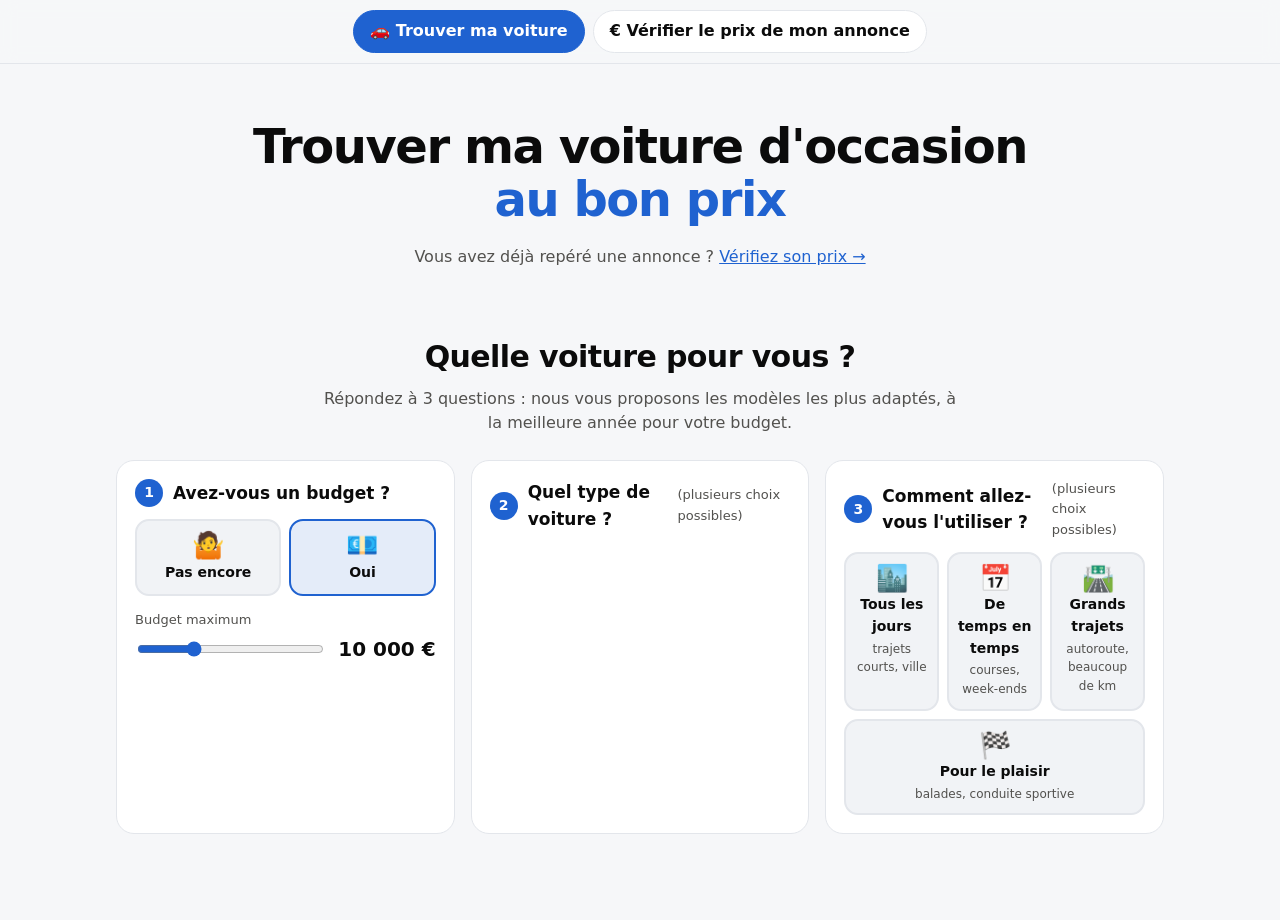
==== commit b76bec32: "Texte des propositions : année au plus près du budget Co-Authored-By: Claude Opus 5.5 <noreply@anthr" ====
--- a/docs/index.html
+++ b/docs/index.html
@@ -202,7 +202,7 @@
   const contexte = [Q.budget ? `budget ${eur(Q.budget)}` : 'budget non fixé', Q.types.size ? [...Q.types].join(', ').toLowerCase() : 'tous types', Q.usages.size ? [...Q.usages].map(u => LIB_USAGE[u]).join(' + ') : null].filter(Boolean).join(' · ');
   liste.forEach((c, i) => c.rang = i + 1);
   D.liste = liste.filter(c => !COEURS.some(k => cleC(k) === cleC(c))); D.pos = 0; D.hist = []; personnaliser();
-  $('#propositions').innerHTML = (liste.length ? `<p class="note" style="text-align:center;margin:0 0 14px">${esc(contexte)} — ${Q.budget ? 'pour chaque modèle, l\'année la plus récente dans votre budget' : 'pour chaque modèle, l\'année la plus proposée entre 4 et 10 ans'}, au kilométrage habituel. Vos « j'aime » et « non » réordonnent la suite des cartes.</p>
+  $('#propositions').innerHTML = (liste.length ? `<p class="note" style="text-align:center;margin:0 0 14px">${esc(contexte)} — ${Q.budget ? 'pour chaque modèle, l\'année dont le prix s'approche le plus de votre budget' : 'pour chaque modèle, l\'année la plus proposée entre 4 et 10 ans'}, au kilométrage habituel. Vos « j'aime » et « non » réordonnent la suite des cartes.</p>
     <div class="swipe">
       <div class="pile" id="pile"></div>
       <div class="swipe-btns"><button type="button" id="passer" title="Passer (flèche gauche)" aria-label="Passer">✕</button><button type="button" id="retour" title="Revenir à la carte précédente" aria-label="Revenir">↩</button><button type="button" id="aimer" title="J'aime (flèche droite)" aria-label="J'aime">♥</button></div>
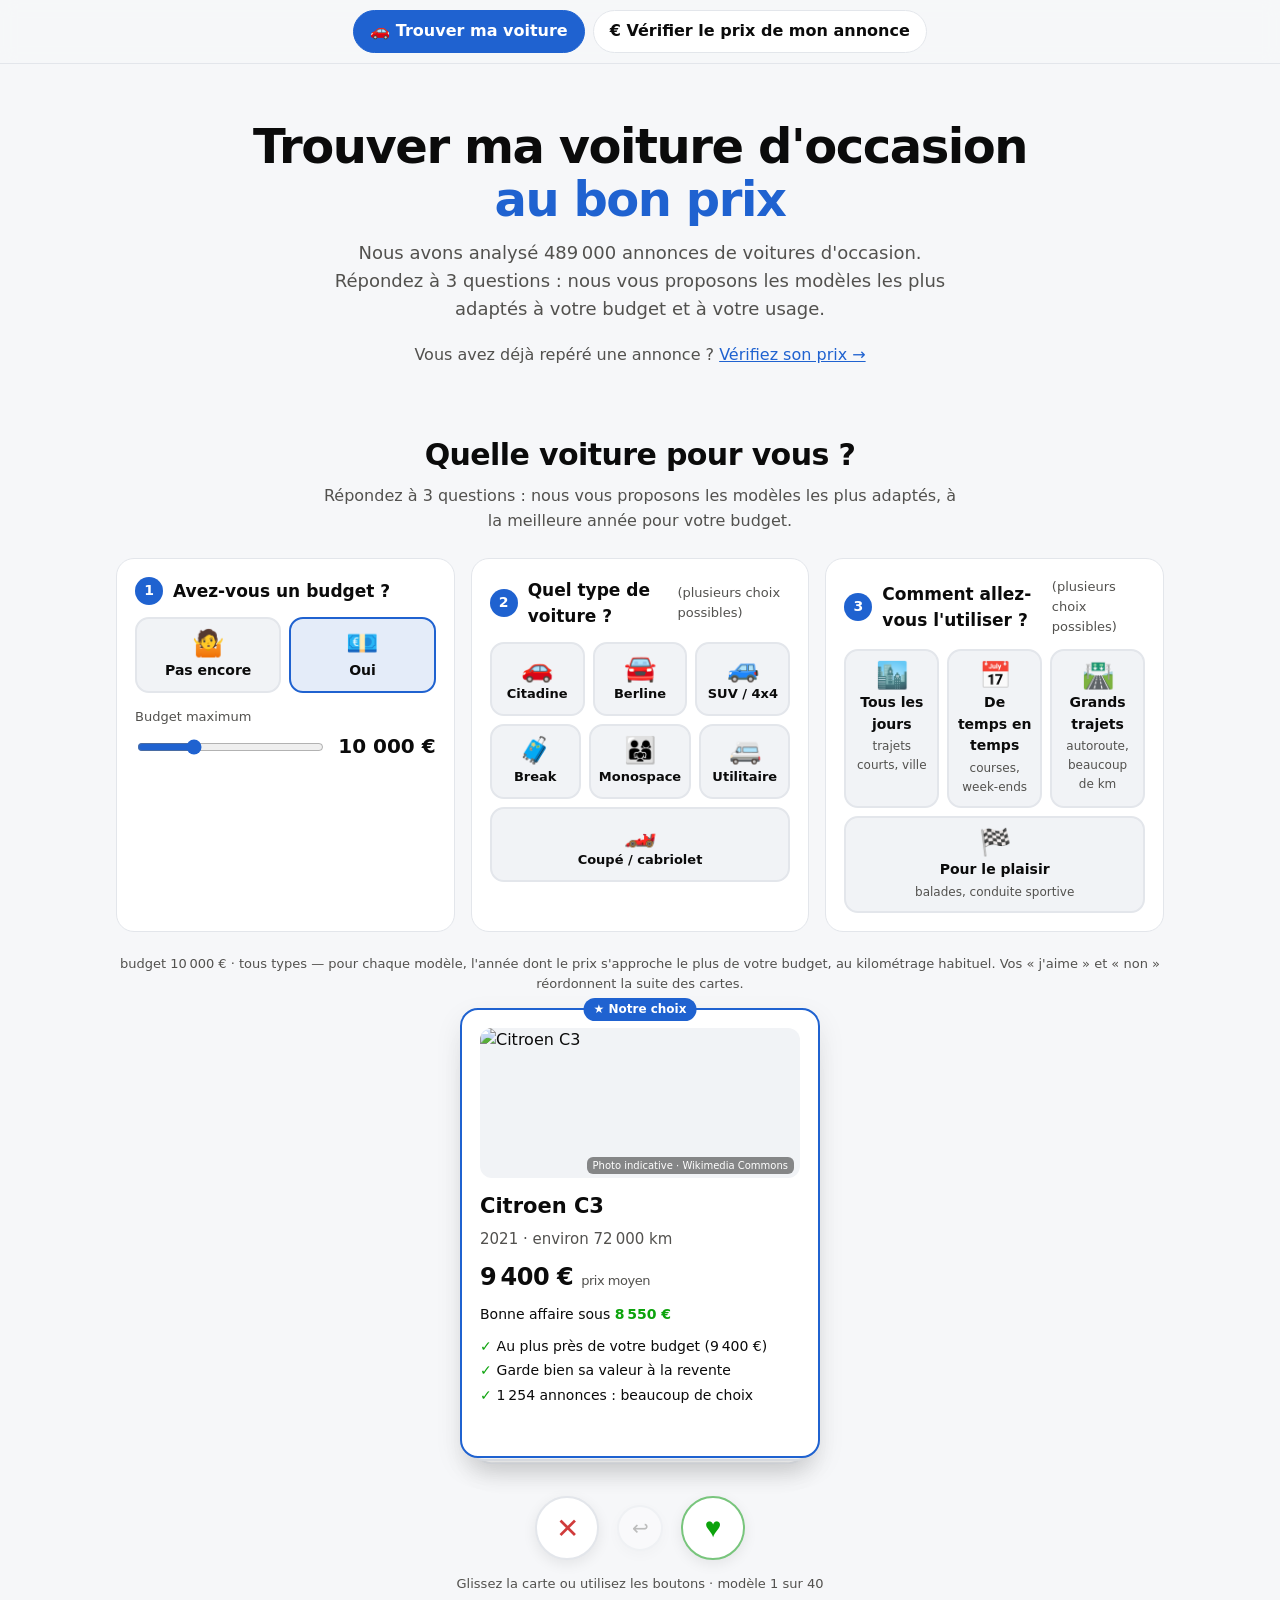
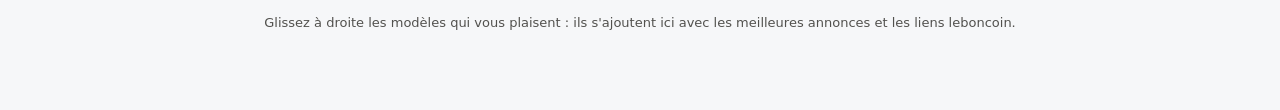
==== commit 202131ee: "Correctif : apostrophe dans le texte des propositions Co-Authored-By: Claude Opus 5.5 <noreply@anthr" ====
--- a/docs/index.html
+++ b/docs/index.html
@@ -202,7 +202,7 @@
   const contexte = [Q.budget ? `budget ${eur(Q.budget)}` : 'budget non fixé', Q.types.size ? [...Q.types].join(', ').toLowerCase() : 'tous types', Q.usages.size ? [...Q.usages].map(u => LIB_USAGE[u]).join(' + ') : null].filter(Boolean).join(' · ');
   liste.forEach((c, i) => c.rang = i + 1);
   D.liste = liste.filter(c => !COEURS.some(k => cleC(k) === cleC(c))); D.pos = 0; D.hist = []; personnaliser();
-  $('#propositions').innerHTML = (liste.length ? `<p class="note" style="text-align:center;margin:0 0 14px">${esc(contexte)} — ${Q.budget ? 'pour chaque modèle, l\'année dont le prix s'approche le plus de votre budget' : 'pour chaque modèle, l\'année la plus proposée entre 4 et 10 ans'}, au kilométrage habituel. Vos « j'aime » et « non » réordonnent la suite des cartes.</p>
+  $('#propositions').innerHTML = (liste.length ? `<p class="note" style="text-align:center;margin:0 0 14px">${esc(contexte)} — ${Q.budget ? 'pour chaque modèle, l\'année dont le prix s\'approche le plus de votre budget' : 'pour chaque modèle, l\'année la plus proposée entre 4 et 10 ans'}, au kilométrage habituel. Vos « j'aime » et « non » réordonnent la suite des cartes.</p>
     <div class="swipe">
       <div class="pile" id="pile"></div>
       <div class="swipe-btns"><button type="button" id="passer" title="Passer (flèche gauche)" aria-label="Passer">✕</button><button type="button" id="retour" title="Revenir à la carte précédente" aria-label="Revenir">↩</button><button type="button" id="aimer" title="J'aime (flèche droite)" aria-label="J'aime">♥</button></div>
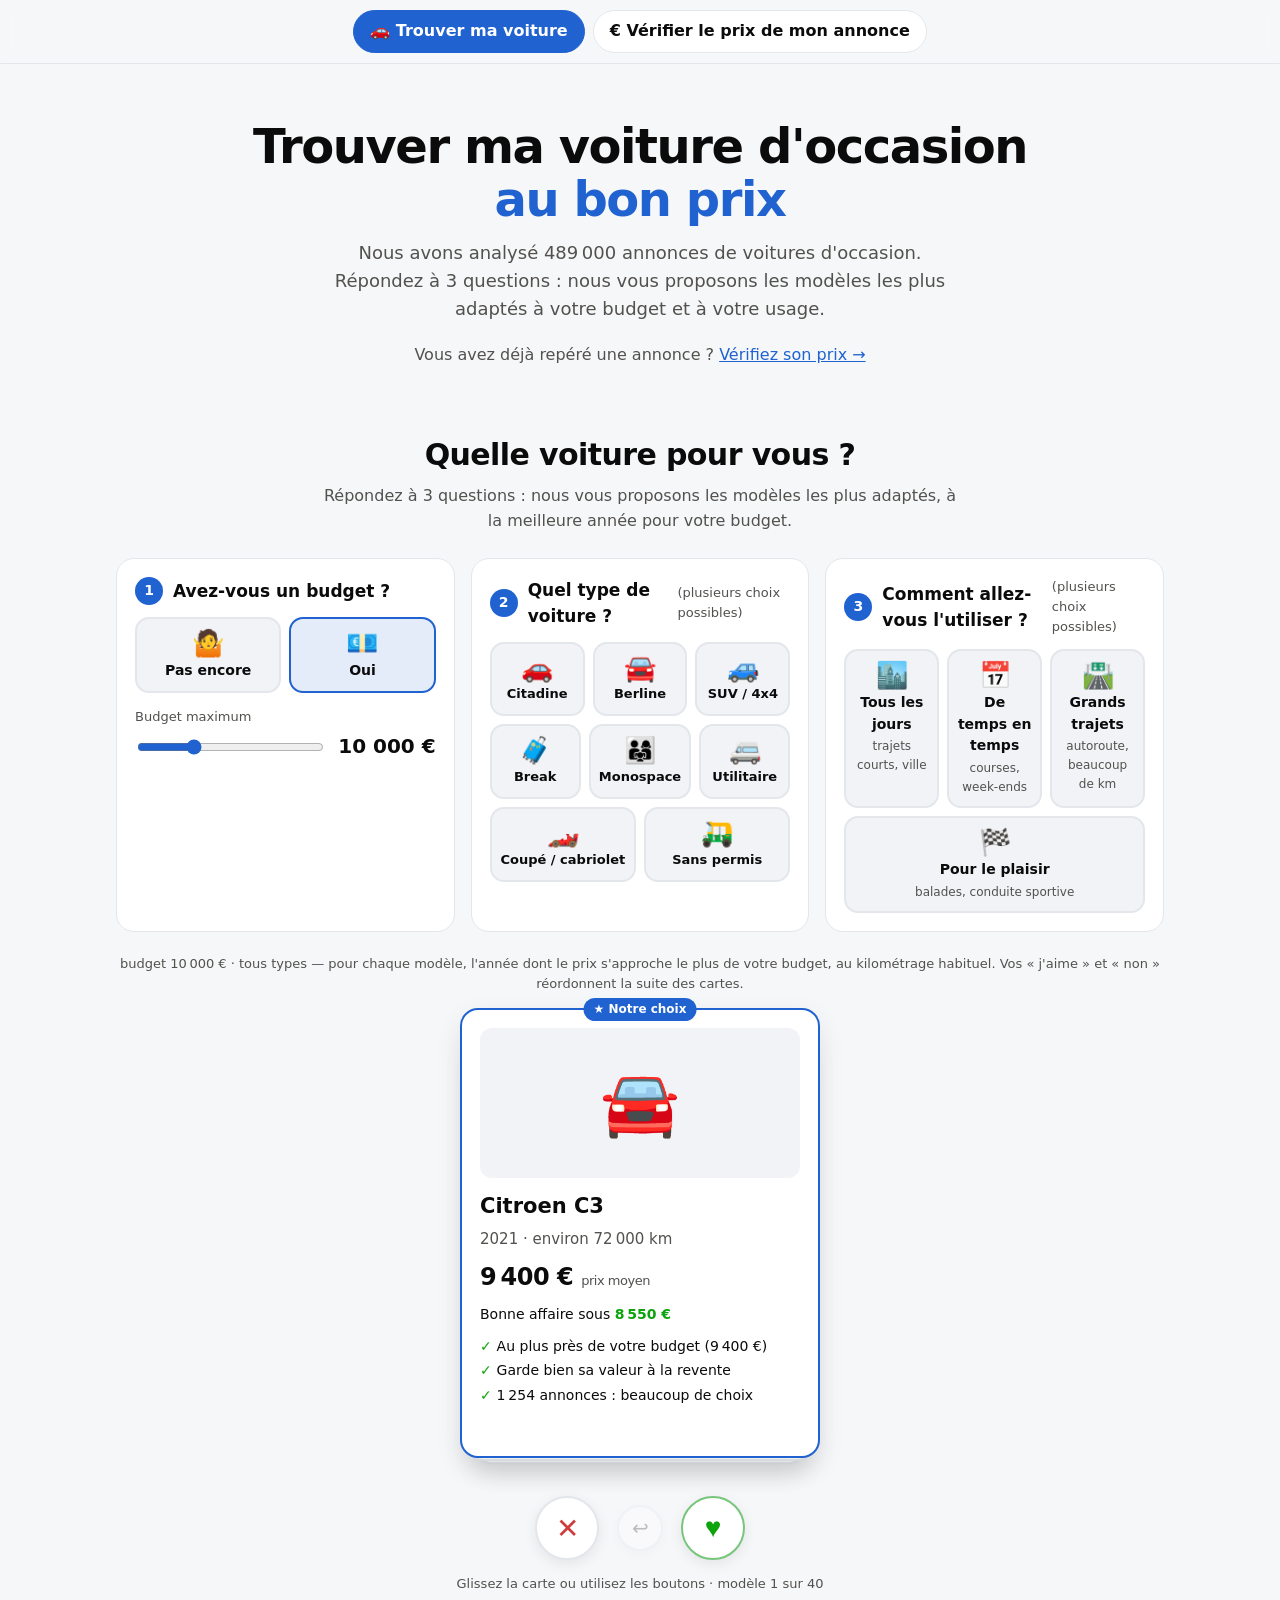
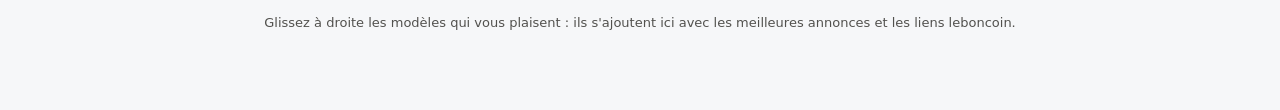
==== commit 1c4d5239: "Catégorie « Sans permis » (exclue si non choisie) ; photos choisies selon l'année du modèle Co-Autho" ====
--- a/docs/index.html
+++ b/docs/index.html
@@ -5,7 +5,7 @@
 <meta name="viewport" content="width=device-width, initial-scale=1">
 <title>Trouver ma voiture d'occasion</title>
 <meta name="description" content="Trouver sa voiture d'occasion au bon prix : 3 questions pour connaître les modèles adaptés à votre budget et à votre usage, d'après des centaines de milliers d'annonces leboncoin.">
-<link rel="stylesheet" href="style.css?v=202611051556">
+<link rel="stylesheet" href="style.css?v=202611051618">
 </head>
 <body>
 <nav class="onglets" aria-label="Pages du site"><div>
@@ -51,16 +51,16 @@
 
 </div>
 
-<script src="modele-prix.js?v=202611051556"></script>
-<script src="lbc-modeles.js?v=202611051556"></script>
-<script src="affaires.js?v=202611051556"></script>
-<script src="photos.js?v=202611051556"></script>
-<script src="commun.js?v=202611051556"></script>
+<script src="modele-prix.js?v=202611051618"></script>
+<script src="lbc-modeles.js?v=202611051618"></script>
+<script src="affaires.js?v=202611051618"></script>
+<script src="photos.js?v=202611051618"></script>
+<script src="commun.js?v=202611051618"></script>
 <script>
 $('#chapo').textContent = `Nous avons analysé ${NF.format(arrondi(M.n, 1000))} annonces de voitures d'occasion. Répondez à 3 questions : nous vous proposons les modèles les plus adaptés à votre budget et à votre usage.`;
 
 // ============ Questionnaire : proposer les voitures idéales ============
-const TYPES = [['Citadine', '🚗'], ['Berline', '🚘'], ['SUV / 4x4', '🚙'], ['Break', '🧳'], ['Monospace', '👨‍👩‍👧'], ['Utilitaire', '🚐'], ['Coupé / cabriolet', '🏎️']];
+const TYPES = [['Citadine', '🚗'], ['Berline', '🚘'], ['SUV / 4x4', '🚙'], ['Break', '🧳'], ['Monospace', '👨‍👩‍👧'], ['Utilitaire', '🚐'], ['Coupé / cabriolet', '🏎️'], ['Sans permis', '🛺']];
 // Conseils généraux par usage (règles d'usage courantes, pas tirées des annonces) : carburants à privilégier, types et puissance favorisés
 const USAGES = {
   quotidien: {carbs: ['Hybride', 'Essence', 'Électrique'], types: {'Citadine': 1}, conseil: `Pour des trajets courts et la ville, privilégiez une <b>essence</b> ou une <b>hybride</b> : un diesel supporte mal les petits trajets répétés (encrassement du filtre à particules). Une voiture compacte se gare plus facilement.`},
@@ -88,7 +88,11 @@
 
 // Part des annonces d'un modèle déclarées dans un type ; seuil bas pour « Citadine », souvent déclarée « Berline » par les vendeurs
 function partType(g, t) { const tot = Object.values(g.types || {}).reduce((a, b) => a + b, 0); return tot ? (g.types[t] || 0) / tot : 0; }
+// Voitures sans permis : reconnues par la marque (constructeurs de voitures sans permis), car leboncoin ne les distingue pas
+const SANS_PERMIS = /^(Aixam|Bellier|Casalini|Chatenet|Grecav|Jdm|Ligier|Microcar)\|/i;
+for (const [k, g] of Object.entries(G)) g.sansPermis = SANS_PERMIS.test(k);
 function estDuType(g, t) {
+  if (t === 'Sans permis' || g.sansPermis) return t === 'Sans permis' && g.sansPermis;
   if (t === 'Citadine') return partType(g, 'Citadine') >= 0.10;
   if (t === 'Berline') return partType(g, 'Berline') >= 0.5 && partType(g, 'Citadine') < 0.10;
   return partType(g, t) >= 0.2;
@@ -112,6 +116,7 @@
   const usage = usageCombine(), B = Q.budget, cands = [];
   for (const [cle, g] of modeles) {
     if (g.n < 100 || !g.types) continue;
+    if (g.sansPermis && !Q.types.has('Sans permis')) continue;     // sans permis : seulement si la catégorie est choisie
     if (Q.types.size && ![...Q.types].some(t => estDuType(g, t))) continue;
     if (usage?.filtre && !usage.filtre(g)) continue;
     // Carburant conseillé pour l'usage s'il est courant pour ce modèle (dans l'ordre de préférence), sinon tous carburants
@@ -143,7 +148,7 @@
 
 // Pourquoi ce modèle correspond aux réponses (3 raisons au plus, les plus parlantes d'abord)
 const POUR_USAGE = {quotidien: 'la ville et les trajets courts', occasionnel: 'un usage occasionnel', route: 'les grands trajets', plaisir: 'le plaisir de conduire'};
-const typePrincipal = g => Object.entries(g.types || {}).sort((a, b) => b[1] - a[1])[0]?.[0];
+const typePrincipal = g => g.sansPermis ? 'Sans permis' : Object.entries(g.types || {}).sort((a, b) => b[1] - a[1])[0]?.[0];
 function raisons(c) {
   const r = [];
   if (c.aff?.motif) r.push(`Proche de la ${esc(c.aff.motif.marque + ' ' + c.aff.motif.modele)} que vous aimez`);
@@ -186,11 +191,18 @@
   .map(c => ({...c, g: G[c.marque + '|' + c.modele]})).filter(c => c.g);
 const sauverCoeurs = () => { try { localStorage.setItem('coups-de-coeur', JSON.stringify(COEURS.map(({g, ...c}) => c))); } catch {} };
 const D = {liste: [], pos: 0, hist: []};
-const emojiType = g => { const t = Object.entries(g.types || {}).sort((a, b) => b[1] - a[1])[0]?.[0]; return (TYPES.find(x => x[0] === t) || [, '🚗'])[1]; };
-// Photo du modèle (Wikipédia / Wikimedia Commons, indicative : pas forcément la même génération) ; à défaut, l'icône du type
-const photo = (c, lien) => { const p = window.PHOTOS?.[c.marque + '|' + c.modele];
-  return p ? `<figure class="photo"><img src="${esc(p[0])}" alt="${esc(c.marque + ' ' + c.modele)}" draggable="false"><figcaption>${lien ? `<a href="https://commons.wikimedia.org/wiki/File:${encodeURIComponent(p[1])}" target="_blank" rel="noopener">Photo indicative · Wikimedia Commons</a>` : 'Photo indicative · Wikimedia Commons'}</figcaption></figure>`
-    : `<div class="photo vide" aria-hidden="true">${emojiType(c.g)}</div>`; };
+const emojiType = g => { if (g.sansPermis) return '🛺'; const t = Object.entries(g.types || {}).sort((a, b) => b[1] - a[1])[0]?.[0]; return (TYPES.find(x => x[0] === t) || [, '🚗'])[1]; };
+// Photo du modèle (Wikimedia Commons) : celle dont l'année est la plus proche de l'année proposée, à 2 ans près
+// (même génération) ; à défaut, l'icône du type plutôt qu'une photo d'une autre génération
+function photoDe(c) {
+  let best = null, d0 = 2.6;
+  for (const [an, exact, h, f] of window.PHOTOS?.[c.marque + '|' + c.modele] || []) { const d = Math.abs(an - c.y) + (exact ? 0 : 0.5); if (d < d0) { d0 = d; best = {an, h, f}; } }
+  return best;
+}
+const photo = (c, lien) => { const p = photoDe(c);
+  if (!p) return `<div class="photo vide" aria-hidden="true">${emojiType(c.g)}</div>`;
+  const f = encodeURIComponent(p.f), leg = `${esc(c.marque + ' ' + c.modele)} ${p.an} · Wikimedia Commons`;
+  return `<figure class="photo"><img src="https://upload.wikimedia.org/wikipedia/commons/thumb/${p.h}/${f}/500px-${f}" alt="${esc(c.marque + ' ' + c.modele + ' ' + p.an)}" draggable="false"><figcaption>${lien ? `<a href="https://commons.wikimedia.org/wiki/File:${f}" target="_blank" rel="noopener">${leg}</a>` : leg}</figcaption></figure>`; };
 const tags = c => `<div class="tags">${c.garde ? '<span>📉 garde bien sa valeur</span>' : ''}<span>🔎 ${NF.format(c.n)} annonces</span>${Q.usages.has('route') && c.g.pMed >= 100 ? '<span>🛣️ assez puissante</span>' : ''}${Q.usages.has('plaisir') && c.g.pMed >= 150 ? '<span>🏁 puissante</span>' : ''}</div>`;
 const entete = c => `<h3>${esc(c.marque)} ${esc(c.modele)}</h3>
     <div class="an">${c.y}${c.carb ? ' · ' + esc(c.carb.toLowerCase()) : ''} · environ ${NF.format(c.km)} km</div>
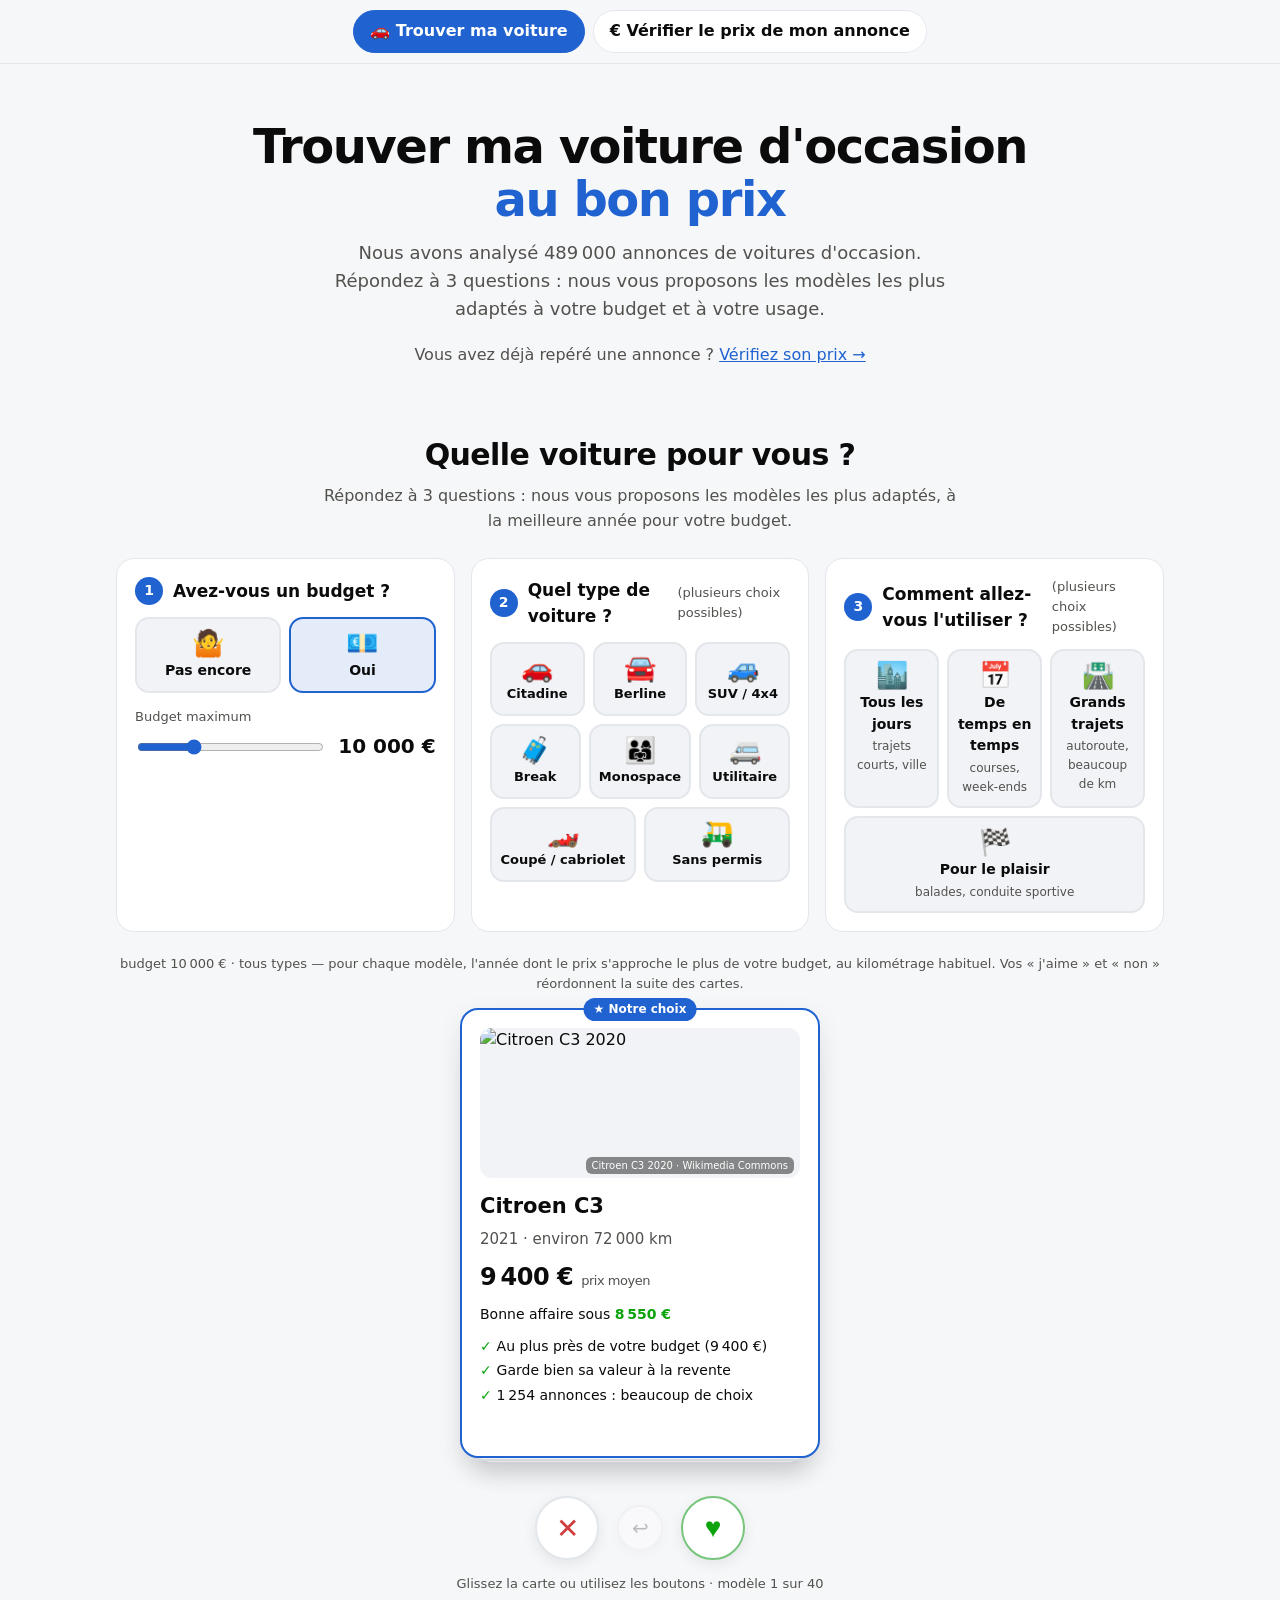
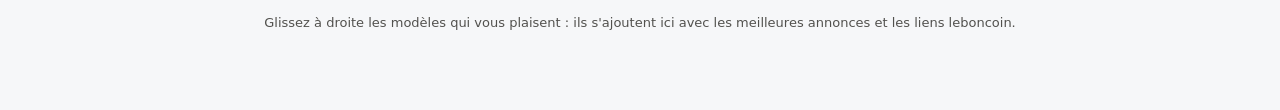
==== commit 03e57fb6: "Photos par année du modèle (Wikimedia Commons, fichiers nommés par l'année ; à un an près, sinon icô" ====
--- a/docs/index.html
+++ b/docs/index.html
@@ -5,7 +5,7 @@
 <meta name="viewport" content="width=device-width, initial-scale=1">
 <title>Trouver ma voiture d'occasion</title>
 <meta name="description" content="Trouver sa voiture d'occasion au bon prix : 3 questions pour connaître les modèles adaptés à votre budget et à votre usage, d'après des centaines de milliers d'annonces leboncoin.">
-<link rel="stylesheet" href="style.css?v=202611051618">
+<link rel="stylesheet" href="style.css?v=202611051635">
 </head>
 <body>
 <nav class="onglets" aria-label="Pages du site"><div>
@@ -51,11 +51,11 @@
 
 </div>
 
-<script src="modele-prix.js?v=202611051618"></script>
-<script src="lbc-modeles.js?v=202611051618"></script>
-<script src="affaires.js?v=202611051618"></script>
-<script src="photos.js?v=202611051618"></script>
-<script src="commun.js?v=202611051618"></script>
+<script src="modele-prix.js?v=202611051635"></script>
+<script src="lbc-modeles.js?v=202611051635"></script>
+<script src="affaires.js?v=202611051635"></script>
+<script src="photos.js?v=202611051635"></script>
+<script src="commun.js?v=202611051635"></script>
 <script>
 $('#chapo').textContent = `Nous avons analysé ${NF.format(arrondi(M.n, 1000))} annonces de voitures d'occasion. Répondez à 3 questions : nous vous proposons les modèles les plus adaptés à votre budget et à votre usage.`;
 
@@ -192,11 +192,11 @@
 const sauverCoeurs = () => { try { localStorage.setItem('coups-de-coeur', JSON.stringify(COEURS.map(({g, ...c}) => c))); } catch {} };
 const D = {liste: [], pos: 0, hist: []};
 const emojiType = g => { if (g.sansPermis) return '🛺'; const t = Object.entries(g.types || {}).sort((a, b) => b[1] - a[1])[0]?.[0]; return (TYPES.find(x => x[0] === t) || [, '🚗'])[1]; };
-// Photo du modèle (Wikimedia Commons) : celle dont l'année est la plus proche de l'année proposée, à 2 ans près
-// (même génération) ; à défaut, l'icône du type plutôt qu'une photo d'une autre génération
+// Photo du modèle (Wikimedia Commons, fichiers nommés par l'année du modèle) : la même année, sinon à un an près ;
+// à défaut, l'icône du type plutôt qu'une photo d'une autre génération
 function photoDe(c) {
-  let best = null, d0 = 2.6;
-  for (const [an, exact, h, f] of window.PHOTOS?.[c.marque + '|' + c.modele] || []) { const d = Math.abs(an - c.y) + (exact ? 0 : 0.5); if (d < d0) { d0 = d; best = {an, h, f}; } }
+  let best = null, d0 = 1.5;
+  for (const [an, h, f] of window.PHOTOS?.[c.marque + '|' + c.modele] || []) { const d = Math.abs(an - c.y) + (an > c.y ? 0.1 : 0); if (d < d0) { d0 = d; best = {an, h, f}; } }
   return best;
 }
 const photo = (c, lien) => { const p = photoDe(c);
